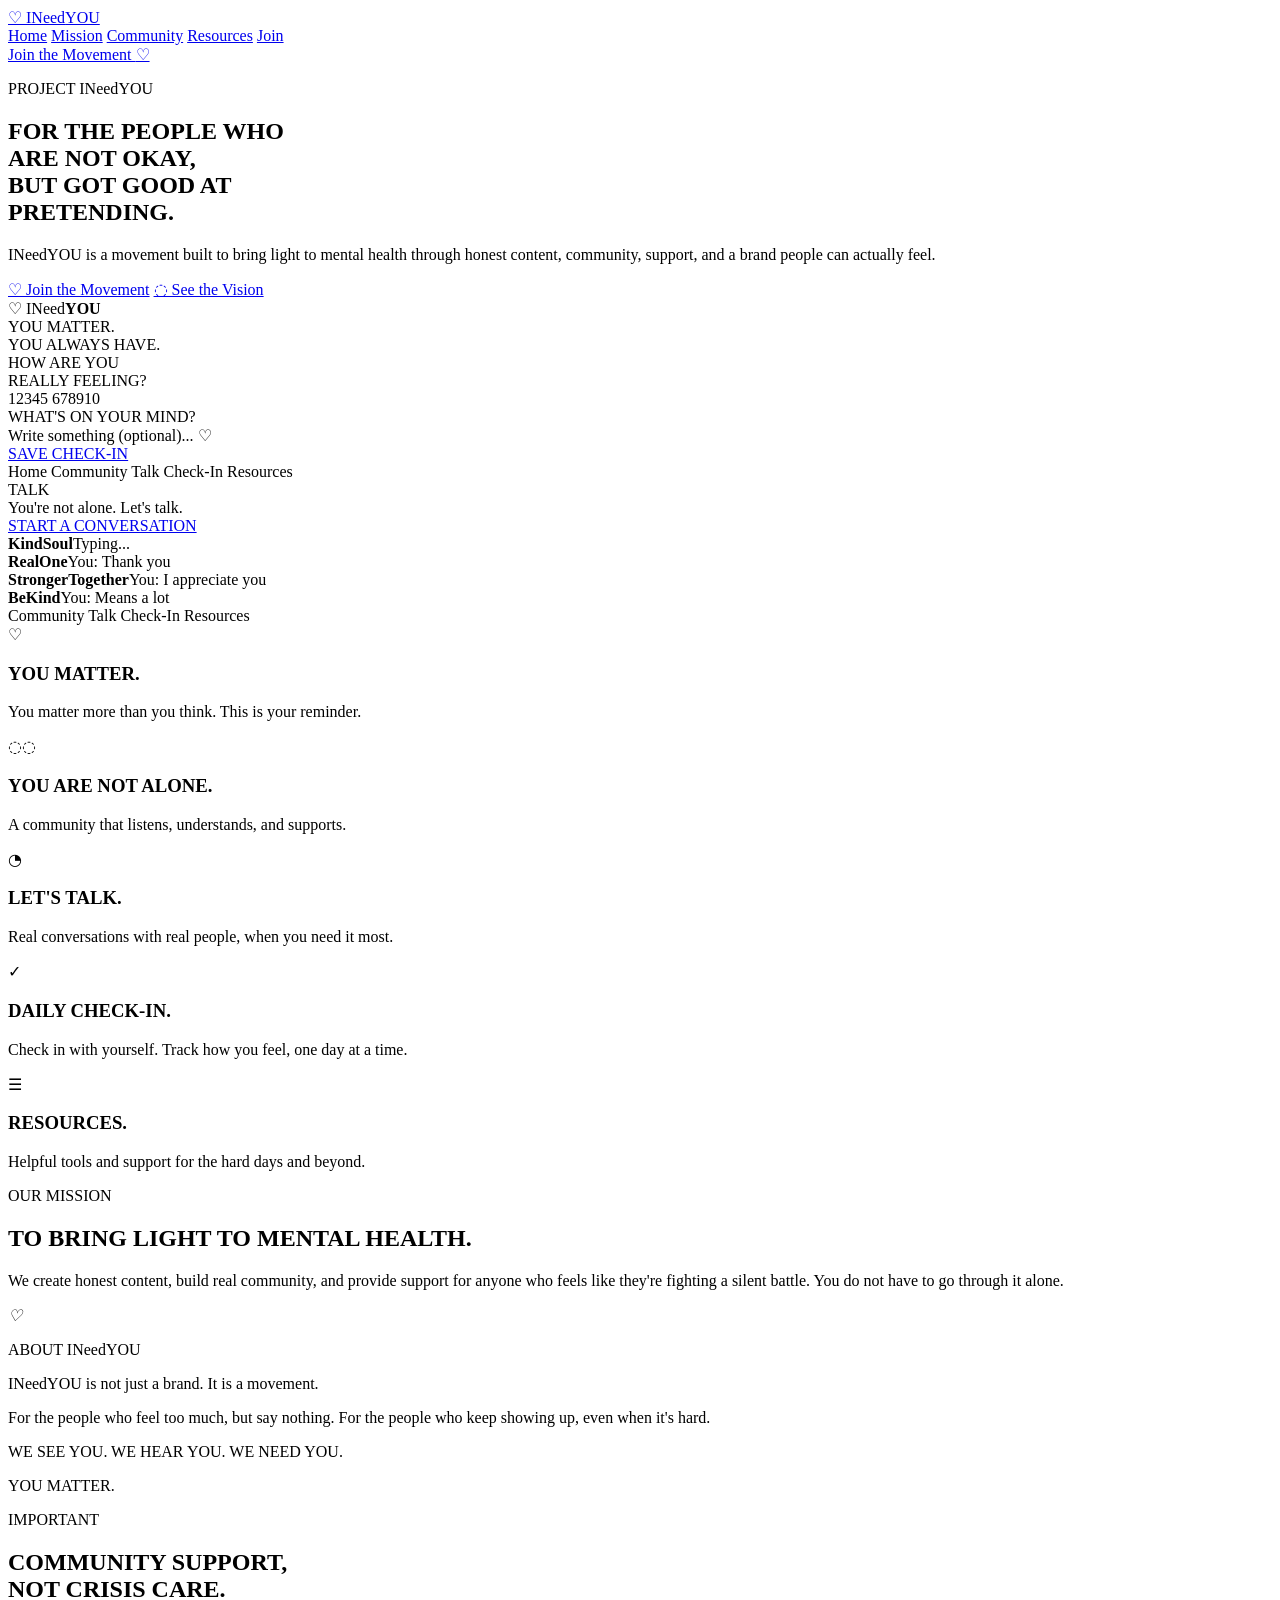
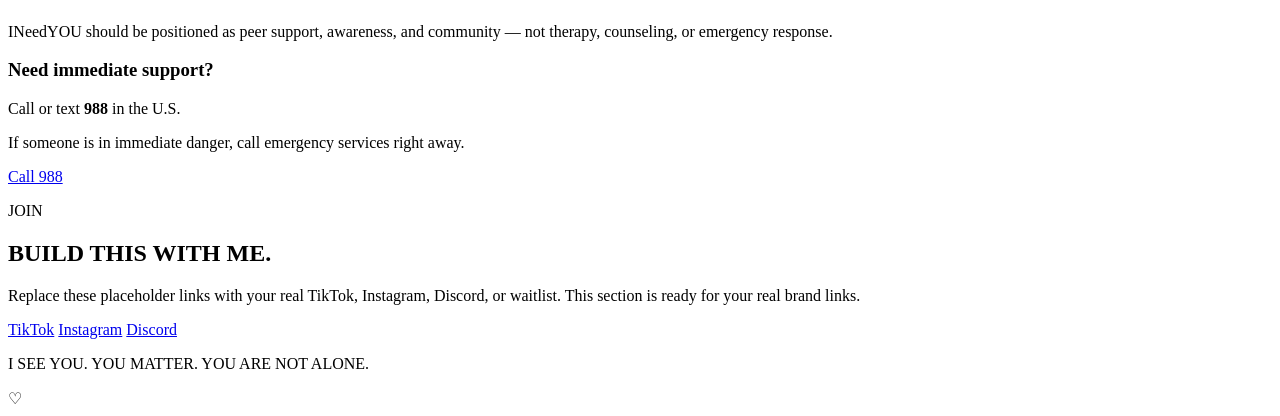
==== index.html @ 9640a805 "Add files via upload" ====
<!DOCTYPE html>
<html lang="en">
<head>
  <meta charset="UTF-8" />
  <meta name="viewport" content="width=device-width, initial-scale=1.0" />
  <title>INeedYOU — You Are Not Alone</title>
  <meta name="description" content="INeedYOU is a cinematic, community-first mental health awareness brand for the people fighting battles in silence." />
  <link rel="preconnect" href="https://fonts.googleapis.com">
  <link rel="preconnect" href="https://fonts.gstatic.com" crossorigin>
  <link href="https://fonts.googleapis.com/css2?family=Inter:wght@400;500;600;700;800;900&family=Oswald:wght@400;500;600;700&family=Caveat:wght@700&display=swap" rel="stylesheet">
  <link rel="stylesheet" href="styles.css" />
</head>
<body>
  <div class="page-noise"></div>
  <div class="side-glow side-glow-left"></div>
  <div class="side-glow side-glow-right"></div>
  <div class="cursor-glow"></div>

  <header class="site-header">
    <div class="container nav-wrap">
      <a href="#top" class="brand">
        <span class="brand-heart">♡</span>
        <span class="brand-text">INeed</span><span class="brand-you">YOU</span>
      </a>

      <nav class="nav-links">
        <a href="#top" class="active">Home</a>
        <a href="#mission">Mission</a>
        <a href="#community">Community</a>
        <a href="#resources">Resources</a>
        <a href="#join">Join</a>
      </nav>

      <a href="#join" class="top-cta">Join the Movement <span>♡</span></a>
    </div>
  </header>

  <main id="top">
    <section class="hero">
      <div class="container hero-grid">
        <div class="hero-copy reveal">
          <p class="hero-kicker">PROJECT INeed<span>YOU</span></p>

          <h1 class="hero-title">
            FOR THE PEOPLE WHO<br />
            ARE <span class="red-word">NOT OKAY</span>,<br />
            BUT GOT GOOD AT<br />
            <span class="script-word">PRETENDING.</span>
          </h1>

          <p class="hero-description">
            INeedYOU is a movement built to bring light to mental health through honest content,
            community, support, and a brand people can actually feel.
          </p>

          <div class="hero-actions">
            <a href="#join" class="btn btn-primary">♡ Join the Movement</a>
            <a href="#community" class="btn btn-secondary">◌ See the Vision</a>
          </div>
        </div>

        <div class="hero-visual reveal">
          <div class="door-scene">
            <div class="door-glow"></div>
            <div class="door-frame">
              <div class="door"></div>
            </div>
          </div>

          <div class="phone-stack">
            <div class="phone phone-front">
              <div class="phone-screen">
                <div class="phone-brand">♡ <span>INeed</span><strong>YOU</strong></div>
                <div class="phone-copy">YOU MATTER.<br />YOU ALWAYS HAVE.</div>
                <div class="phone-card mood-card">
                  <div class="phone-label">HOW ARE YOU</div>
                  <div class="phone-highlight">REALLY FEELING?</div>
                  <div class="mood-grid">
                    <span>1</span><span>2</span><span>3</span><span>4</span><span class="live">5</span>
                    <span>6</span><span>7</span><span>8</span><span>9</span><span>10</span>
                  </div>
                </div>
                <div class="phone-card input-card">
                  <div class="input-title">WHAT'S ON YOUR MIND?</div>
                  <div class="input-box">Write something (optional)... <span>♡</span></div>
                </div>
                <a class="phone-btn" href="#join">SAVE CHECK-IN</a>
                <div class="tabbar">
                  <span class="active">Home</span>
                  <span>Community</span>
                  <span>Talk</span>
                  <span>Check-In</span>
                  <span>Resources</span>
                </div>
              </div>
            </div>

            <div class="phone phone-back">
              <div class="phone-screen">
                <div class="talk-title">TALK</div>
                <div class="talk-sub">You're not alone. Let's talk.</div>
                <a class="phone-btn top" href="#join">START A CONVERSATION</a>
                <div class="chat-list">
                  <div class="chat-item"><b>KindSoul</b><span>Typing...</span></div>
                  <div class="chat-item"><b>RealOne</b><span>You: Thank you</span></div>
                  <div class="chat-item"><b>StrongerTogether</b><span>You: I appreciate you</span></div>
                  <div class="chat-item"><b>BeKind</b><span>You: Means a lot</span></div>
                </div>
                <div class="tabbar">
                  <span>Community</span>
                  <span class="active">Talk</span>
                  <span>Check-In</span>
                  <span>Resources</span>
                </div>
              </div>
            </div>
          </div>
        </div>
      </div>
    </section>

    <section class="feature-strip" id="community">
      <div class="container feature-grid">
        <article class="feature-card reveal">
          <div class="feature-icon">♡</div>
          <h3>YOU MATTER.</h3>
          <div class="card-line"></div>
          <p>You matter more than you think. This is your reminder.</p>
        </article>

        <article class="feature-card reveal">
          <div class="feature-icon">◌◌</div>
          <h3>YOU ARE NOT ALONE.</h3>
          <div class="card-line"></div>
          <p>A community that listens, understands, and supports.</p>
        </article>

        <article class="feature-card reveal">
          <div class="feature-icon">◔</div>
          <h3>LET'S TALK.</h3>
          <div class="card-line"></div>
          <p>Real conversations with real people, when you need it most.</p>
        </article>

        <article class="feature-card reveal">
          <div class="feature-icon">✓</div>
          <h3>DAILY CHECK-IN.</h3>
          <div class="card-line"></div>
          <p>Check in with yourself. Track how you feel, one day at a time.</p>
        </article>

        <article class="feature-card reveal">
          <div class="feature-icon">☰</div>
          <h3>RESOURCES.</h3>
          <div class="card-line"></div>
          <p>Helpful tools and support for the hard days and beyond.</p>
        </article>
      </div>
    </section>

    <section class="mission-section" id="mission">
      <div class="container mission-grid">
        <div class="mission-left reveal">
          <p class="section-kicker">OUR MISSION</p>
          <h2>TO BRING LIGHT TO MENTAL HEALTH.</h2>
          <p>
            We create honest content, build real community, and provide support for anyone who feels
            like they're fighting a silent battle. You do not have to go through it alone.
          </p>

          <div class="pulse-line">
            <span></span>
            <em>♡</em>
            <span></span>
          </div>
        </div>

        <div class="mission-right reveal">
          <p class="section-kicker">ABOUT INeed<span>YOU</span></p>
          <p>
            INeedYOU is not just a brand. It is a movement.
          </p>
          <p>
            For the people who feel too much, but say nothing.
            For the people who keep showing up, even when it's hard.
          </p>
          <p class="mission-close">WE SEE YOU. WE HEAR YOU. WE NEED YOU.</p>
          <div class="mission-tag">YOU MATTER.</div>
        </div>
      </div>
    </section>

    <section class="resource-section" id="resources">
      <div class="container resource-wrap">
        <div class="resource-copy reveal">
          <p class="section-kicker">IMPORTANT</p>
          <h2>COMMUNITY SUPPORT,<br />NOT CRISIS CARE.</h2>
          <p>
            INeedYOU should be positioned as peer support, awareness, and community — not therapy,
            counseling, or emergency response.
          </p>
        </div>

        <div class="resource-box reveal">
          <h3>Need immediate support?</h3>
          <p class="resource-main">Call or text <strong>988</strong> in the U.S.</p>
          <p>If someone is in immediate danger, call emergency services right away.</p>
          <a href="tel:988" class="btn btn-primary full-width">Call 988</a>
        </div>
      </div>
    </section>

    <section class="join-section" id="join">
      <div class="container join-box reveal">
        <p class="section-kicker">JOIN</p>
        <h2>BUILD THIS WITH ME.</h2>
        <p>
          Replace these placeholder links with your real TikTok, Instagram, Discord, or waitlist.
          This section is ready for your real brand links.
        </p>

        <div class="join-actions">
          <a href="#" class="btn btn-primary">TikTok</a>
          <a href="#" class="btn btn-secondary">Instagram</a>
          <a href="#" class="btn btn-secondary">Discord</a>
        </div>
      </div>
    </section>
  </main>

  <footer class="site-footer">
    <div class="container footer-wrap">
      <div class="footer-line"></div>
      <p>I SEE YOU. <span>YOU MATTER.</span> YOU ARE NOT ALONE.</p>
      <div class="footer-line"></div>
      <div class="footer-heart">♡</div>
    </div>
  </footer>

  <script src="script.js"></script>
</body>
</html>
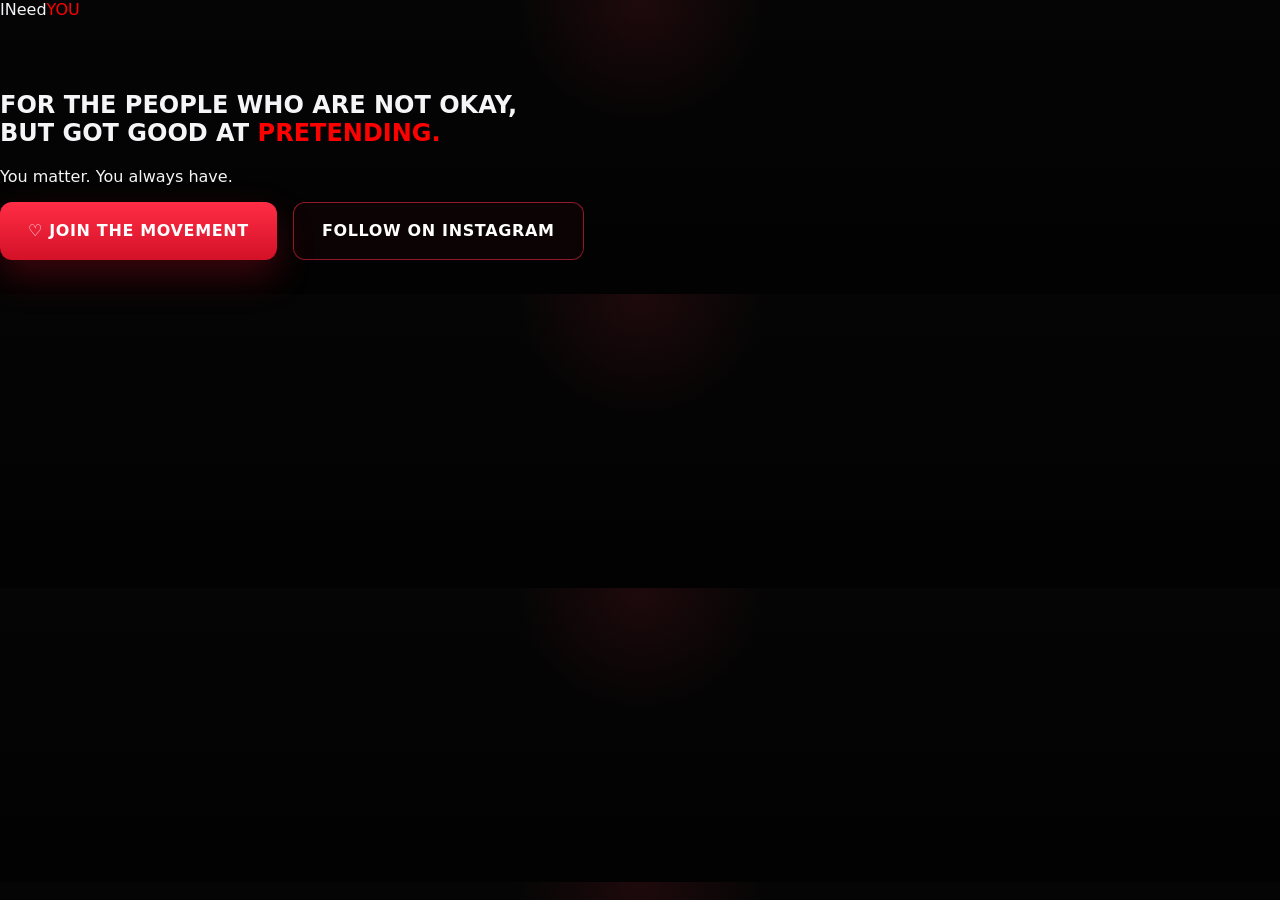
==== commit e1f3885d: "Add files via upload" ====
--- a/index.html
+++ b/index.html
@@ -1,242 +1,32 @@
 <!DOCTYPE html>
 <html lang="en">
 <head>
-  <meta charset="UTF-8" />
-  <meta name="viewport" content="width=device-width, initial-scale=1.0" />
-  <title>INeedYOU — You Are Not Alone</title>
-  <meta name="description" content="INeedYOU is a cinematic, community-first mental health awareness brand for the people fighting battles in silence." />
-  <link rel="preconnect" href="https://fonts.googleapis.com">
-  <link rel="preconnect" href="https://fonts.gstatic.com" crossorigin>
-  <link href="https://fonts.googleapis.com/css2?family=Inter:wght@400;500;600;700;800;900&family=Oswald:wght@400;500;600;700&family=Caveat:wght@700&display=swap" rel="stylesheet">
-  <link rel="stylesheet" href="styles.css" />
+  <meta charset="UTF-8">
+  <meta name="viewport" content="width=device-width, initial-scale=1.0">
+  <title>INeedYOU</title>
+  <link rel="stylesheet" href="styles.css">
 </head>
+
 <body>
-  <div class="page-noise"></div>
-  <div class="side-glow side-glow-left"></div>
-  <div class="side-glow side-glow-right"></div>
-  <div class="cursor-glow"></div>
 
-  <header class="site-header">
-    <div class="container nav-wrap">
-      <a href="#top" class="brand">
-        <span class="brand-heart">♡</span>
-        <span class="brand-text">INeed</span><span class="brand-you">YOU</span>
-      </a>
+<header class="header">
+  <div class="logo">INeed<span style="color:red;">YOU</span></div>
+</header>
 
-      <nav class="nav-links">
-        <a href="#top" class="active">Home</a>
-        <a href="#mission">Mission</a>
-        <a href="#community">Community</a>
-        <a href="#resources">Resources</a>
-        <a href="#join">Join</a>
-      </nav>
+<section class="hero">
+  <h1>FOR THE PEOPLE WHO ARE NOT OKAY,<br>BUT GOT GOOD AT <span style="color:red;">PRETENDING.</span></h1>
+  <p>You matter. You always have.</p>
 
-      <a href="#join" class="top-cta">Join the Movement <span>♡</span></a>
-    </div>
-  </header>
+  <div class="hero-actions">
+    <a href="https://www.tiktok.com/@iineed..you" target="_blank" class="btn btn-primary">
+      ♡ Join the Movement
+    </a>
 
-  <main id="top">
-    <section class="hero">
-      <div class="container hero-grid">
-        <div class="hero-copy reveal">
-          <p class="hero-kicker">PROJECT INeed<span>YOU</span></p>
+    <a href="https://www.instagram.com/ineedyou.global" target="_blank" class="btn btn-secondary">
+      Follow on Instagram
+    </a>
+  </div>
+</section>
 
-          <h1 class="hero-title">
-            FOR THE PEOPLE WHO<br />
-            ARE <span class="red-word">NOT OKAY</span>,<br />
-            BUT GOT GOOD AT<br />
-            <span class="script-word">PRETENDING.</span>
-          </h1>
-
-          <p class="hero-description">
-            INeedYOU is a movement built to bring light to mental health through honest content,
-            community, support, and a brand people can actually feel.
-          </p>
-
-          <div class="hero-actions">
-            <a href="#join" class="btn btn-primary">♡ Join the Movement</a>
-            <a href="#community" class="btn btn-secondary">◌ See the Vision</a>
-          </div>
-        </div>
-
-        <div class="hero-visual reveal">
-          <div class="door-scene">
-            <div class="door-glow"></div>
-            <div class="door-frame">
-              <div class="door"></div>
-            </div>
-          </div>
-
-          <div class="phone-stack">
-            <div class="phone phone-front">
-              <div class="phone-screen">
-                <div class="phone-brand">♡ <span>INeed</span><strong>YOU</strong></div>
-                <div class="phone-copy">YOU MATTER.<br />YOU ALWAYS HAVE.</div>
-                <div class="phone-card mood-card">
-                  <div class="phone-label">HOW ARE YOU</div>
-                  <div class="phone-highlight">REALLY FEELING?</div>
-                  <div class="mood-grid">
-                    <span>1</span><span>2</span><span>3</span><span>4</span><span class="live">5</span>
-                    <span>6</span><span>7</span><span>8</span><span>9</span><span>10</span>
-                  </div>
-                </div>
-                <div class="phone-card input-card">
-                  <div class="input-title">WHAT'S ON YOUR MIND?</div>
-                  <div class="input-box">Write something (optional)... <span>♡</span></div>
-                </div>
-                <a class="phone-btn" href="#join">SAVE CHECK-IN</a>
-                <div class="tabbar">
-                  <span class="active">Home</span>
-                  <span>Community</span>
-                  <span>Talk</span>
-                  <span>Check-In</span>
-                  <span>Resources</span>
-                </div>
-              </div>
-            </div>
-
-            <div class="phone phone-back">
-              <div class="phone-screen">
-                <div class="talk-title">TALK</div>
-                <div class="talk-sub">You're not alone. Let's talk.</div>
-                <a class="phone-btn top" href="#join">START A CONVERSATION</a>
-                <div class="chat-list">
-                  <div class="chat-item"><b>KindSoul</b><span>Typing...</span></div>
-                  <div class="chat-item"><b>RealOne</b><span>You: Thank you</span></div>
-                  <div class="chat-item"><b>StrongerTogether</b><span>You: I appreciate you</span></div>
-                  <div class="chat-item"><b>BeKind</b><span>You: Means a lot</span></div>
-                </div>
-                <div class="tabbar">
-                  <span>Community</span>
-                  <span class="active">Talk</span>
-                  <span>Check-In</span>
-                  <span>Resources</span>
-                </div>
-              </div>
-            </div>
-          </div>
-        </div>
-      </div>
-    </section>
-
-    <section class="feature-strip" id="community">
-      <div class="container feature-grid">
-        <article class="feature-card reveal">
-          <div class="feature-icon">♡</div>
-          <h3>YOU MATTER.</h3>
-          <div class="card-line"></div>
-          <p>You matter more than you think. This is your reminder.</p>
-        </article>
-
-        <article class="feature-card reveal">
-          <div class="feature-icon">◌◌</div>
-          <h3>YOU ARE NOT ALONE.</h3>
-          <div class="card-line"></div>
-          <p>A community that listens, understands, and supports.</p>
-        </article>
-
-        <article class="feature-card reveal">
-          <div class="feature-icon">◔</div>
-          <h3>LET'S TALK.</h3>
-          <div class="card-line"></div>
-          <p>Real conversations with real people, when you need it most.</p>
-        </article>
-
-        <article class="feature-card reveal">
-          <div class="feature-icon">✓</div>
-          <h3>DAILY CHECK-IN.</h3>
-          <div class="card-line"></div>
-          <p>Check in with yourself. Track how you feel, one day at a time.</p>
-        </article>
-
-        <article class="feature-card reveal">
-          <div class="feature-icon">☰</div>
-          <h3>RESOURCES.</h3>
-          <div class="card-line"></div>
-          <p>Helpful tools and support for the hard days and beyond.</p>
-        </article>
-      </div>
-    </section>
-
-    <section class="mission-section" id="mission">
-      <div class="container mission-grid">
-        <div class="mission-left reveal">
-          <p class="section-kicker">OUR MISSION</p>
-          <h2>TO BRING LIGHT TO MENTAL HEALTH.</h2>
-          <p>
-            We create honest content, build real community, and provide support for anyone who feels
-            like they're fighting a silent battle. You do not have to go through it alone.
-          </p>
-
-          <div class="pulse-line">
-            <span></span>
-            <em>♡</em>
-            <span></span>
-          </div>
-        </div>
-
-        <div class="mission-right reveal">
-          <p class="section-kicker">ABOUT INeed<span>YOU</span></p>
-          <p>
-            INeedYOU is not just a brand. It is a movement.
-          </p>
-          <p>
-            For the people who feel too much, but say nothing.
-            For the people who keep showing up, even when it's hard.
-          </p>
-          <p class="mission-close">WE SEE YOU. WE HEAR YOU. WE NEED YOU.</p>
-          <div class="mission-tag">YOU MATTER.</div>
-        </div>
-      </div>
-    </section>
-
-    <section class="resource-section" id="resources">
-      <div class="container resource-wrap">
-        <div class="resource-copy reveal">
-          <p class="section-kicker">IMPORTANT</p>
-          <h2>COMMUNITY SUPPORT,<br />NOT CRISIS CARE.</h2>
-          <p>
-            INeedYOU should be positioned as peer support, awareness, and community — not therapy,
-            counseling, or emergency response.
-          </p>
-        </div>
-
-        <div class="resource-box reveal">
-          <h3>Need immediate support?</h3>
-          <p class="resource-main">Call or text <strong>988</strong> in the U.S.</p>
-          <p>If someone is in immediate danger, call emergency services right away.</p>
-          <a href="tel:988" class="btn btn-primary full-width">Call 988</a>
-        </div>
-      </div>
-    </section>
-
-    <section class="join-section" id="join">
-      <div class="container join-box reveal">
-        <p class="section-kicker">JOIN</p>
-        <h2>BUILD THIS WITH ME.</h2>
-        <p>
-          Replace these placeholder links with your real TikTok, Instagram, Discord, or waitlist.
-          This section is ready for your real brand links.
-        </p>
-
-        <div class="join-actions">
-          <a href="#" class="btn btn-primary">TikTok</a>
-          <a href="#" class="btn btn-secondary">Instagram</a>
-          <a href="#" class="btn btn-secondary">Discord</a>
-        </div>
-      </div>
-    </section>
-  </main>
-
-  <footer class="site-footer">
-    <div class="container footer-wrap">
-      <div class="footer-line"></div>
-      <p>I SEE YOU. <span>YOU MATTER.</span> YOU ARE NOT ALONE.</p>
-      <div class="footer-line"></div>
-      <div class="footer-heart">♡</div>
-    </div>
-  </footer>
-
-  <script src="script.js"></script>
 </body>
 </html>
--- a/styles.css
+++ b/styles.css
@@ -0,0 +1,624 @@
+/* INeedYOU cinematic styles */
+:root{
+  --bg:#030303;
+  --bg-2:#080808;
+  --panel:#0c0c0d;
+  --panel-2:#111113;
+  --line:rgba(255,255,255,.08);
+  --text:#f5f5f7;
+  --muted:#a5a5af;
+  --red:#d31127;
+  --red-2:#ff2d45;
+  --shadow:0 24px 80px rgba(0,0,0,.55);
+}
+
+*{box-sizing:border-box}
+html{scroll-behavior:smooth}
+body{
+  margin:0;
+  background:
+    radial-gradient(circle at 50% 0%, rgba(255,45,69,.10), transparent 18%),
+    linear-gradient(180deg, #050505 0%, #020202 100%);
+  color:var(--text);
+  font-family:Inter,system-ui,sans-serif;
+  overflow-x:hidden;
+}
+a{text-decoration:none;color:inherit}
+.container{width:min(1340px, calc(100% - 42px)); margin:0 auto}
+
+.page-noise{
+  position:fixed; inset:0; pointer-events:none; opacity:.11; z-index:1;
+  background-image:
+    radial-gradient(circle at 15% 15%, rgba(255,255,255,.30) 1px, transparent 1px),
+    radial-gradient(circle at 80% 25%, rgba(255,255,255,.18) 1px, transparent 1px),
+    radial-gradient(circle at 65% 75%, rgba(255,255,255,.22) 1px, transparent 1px);
+  background-size:20px 20px, 24px 24px, 16px 16px;
+  mix-blend-mode:soft-light;
+}
+.side-glow{
+  position:fixed; top:0; bottom:0; width:145px; pointer-events:none; z-index:0;
+  background:radial-gradient(circle at center, rgba(255,45,69,.35), rgba(255,45,69,0) 70%);
+  filter:blur(15px);
+  opacity:.85;
+  animation:pulseGlow 4s ease-in-out infinite;
+}
+.side-glow-left{left:-40px}
+.side-glow-right{right:-40px}
+.cursor-glow{
+  position:fixed; width:260px; height:260px; border-radius:999px; pointer-events:none; z-index:0;
+  background:radial-gradient(circle, rgba(255,45,69,.14), rgba(255,45,69,0) 72%);
+  filter:blur(10px); transform:translate(-50%,-50%);
+}
+@keyframes pulseGlow{
+  0%,100%{opacity:.72}
+  50%{opacity:1}
+}
+
+.site-header{
+  position:sticky; top:0; z-index:50;
+  backdrop-filter:blur(10px);
+  background:rgba(4,4,4,.72);
+  border-bottom:1px solid rgba(255,255,255,.04);
+}
+.nav-wrap{
+  min-height:86px;
+  display:grid;
+  grid-template-columns:auto 1fr auto;
+  gap:28px;
+  align-items:center;
+}
+.brand{
+  font-family:Inter,sans-serif;
+  font-weight:900;
+  font-size:1.35rem;
+  letter-spacing:-.04em;
+  display:flex; align-items:center; gap:10px;
+}
+.brand-heart{color:var(--red-2); font-size:2rem; line-height:1}
+.brand-text{color:#f5f5f7}
+.brand-you{color:var(--red-2)}
+.nav-links{
+  display:flex; justify-content:center; align-items:center; gap:38px;
+  font-weight:700;
+}
+.nav-links a{
+  color:#d6d6dc;
+  text-transform:uppercase;
+  font-size:.92rem;
+  letter-spacing:.08em;
+  position:relative;
+}
+.nav-links a.active,
+.nav-links a:hover{color:#fff}
+.nav-links a.active::after,
+.nav-links a:hover::after{
+  content:"";
+  position:absolute; left:0; right:0; bottom:-14px; margin:auto;
+  width:28px; height:3px; background:var(--red-2); border-radius:999px;
+}
+.top-cta{
+  display:inline-flex; align-items:center; gap:10px;
+  min-height:52px; padding:0 24px;
+  border:1px solid rgba(255,45,69,.42);
+  border-radius:14px;
+  color:#fff;
+  font-weight:800;
+  text-transform:uppercase;
+  letter-spacing:.06em;
+  background:rgba(255,45,69,.08);
+  box-shadow:0 0 0 1px rgba(255,45,69,.08) inset;
+}
+.top-cta span{color:var(--red-2)}
+
+.hero{
+  position:relative;
+  padding:52px 0 34px;
+}
+.hero-grid{
+  display:grid;
+  grid-template-columns:1.04fr .96fr;
+  gap:34px;
+  align-items:center;
+}
+.hero-kicker,.section-kicker{
+  margin:0 0 14px;
+  color:#ffffff;
+  font-size:.98rem;
+  font-weight:800;
+  letter-spacing:.06em;
+  text-transform:uppercase;
+}
+.hero-kicker span,.section-kicker span{color:var(--red-2)}
+.hero-title{
+  margin:0;
+  font-family:Oswald, sans-serif;
+  font-size:clamp(3.2rem, 6vw, 6.25rem);
+  line-height:.95;
+  letter-spacing:.02em;
+  text-transform:uppercase;
+}
+.red-word{
+  color:var(--red-2);
+  text-shadow:0 0 20px rgba(255,45,69,.18);
+}
+.script-word{
+  display:inline-block;
+  font-family:Caveat,cursive;
+  font-size:1.16em;
+  color:var(--red-2);
+  text-transform:none;
+  letter-spacing:0;
+  transform:translateY(4px);
+}
+.hero-description{
+  max-width:650px;
+  font-size:1.12rem;
+  line-height:1.75;
+  color:#d0d0d7;
+  margin:22px 0 26px;
+}
+.hero-actions{display:flex; gap:16px; flex-wrap:wrap}
+.btn{
+  display:inline-flex; align-items:center; justify-content:center;
+  min-height:58px; padding:0 28px;
+  border-radius:12px;
+  font-weight:800;
+  letter-spacing:.04em;
+  text-transform:uppercase;
+  transition:transform .22s ease, box-shadow .22s ease, border-color .22s ease;
+}
+.btn:hover{transform:translateY(-2px)}
+.btn-primary{
+  color:white;
+  background:linear-gradient(180deg, var(--red-2), var(--red));
+  box-shadow:0 16px 36px rgba(211,17,39,.28);
+}
+.btn-secondary{
+  color:#fff;
+  border:1px solid rgba(255,45,69,.55);
+  background:rgba(255,45,69,.04);
+}
+.full-width{width:100%}
+
+.hero-visual{
+  position:relative;
+  min-height:760px;
+}
+.door-scene{
+  position:absolute;
+  left:4%;
+  top:4%;
+  bottom:6%;
+  width:48%;
+  border-radius:20px;
+  overflow:hidden;
+  background:
+    radial-gradient(circle at center, rgba(255,45,69,.22), rgba(255,45,69,0) 55%),
+    linear-gradient(180deg, #090909 0%, #040404 100%);
+  box-shadow:var(--shadow);
+}
+.door-scene::before{
+  content:"";
+  position:absolute; inset:0;
+  background:
+    linear-gradient(180deg, transparent 0%, rgba(255,45,69,.18) 60%, rgba(255,45,69,.32) 100%);
+  opacity:.75;
+}
+.door-glow{
+  position:absolute;
+  inset:auto 10% 18% 20%;
+  height:48%;
+  background:radial-gradient(circle, rgba(255,45,69,.55), rgba(255,45,69,0) 72%);
+  filter:blur(20px);
+  animation:doorPulse 3.3s ease-in-out infinite;
+}
+.door-frame{
+  position:absolute;
+  left:38%; top:11%;
+  width:24%; height:58%;
+  border:2px solid rgba(255,45,69,.25);
+  border-radius:8px 8px 0 0;
+}
+.door{
+  position:absolute;
+  inset:0;
+  background:
+    linear-gradient(180deg, #37060e 0%, rgba(255,255,255,.08) 20%, rgba(255,255,255,.96) 100%);
+  box-shadow:0 0 28px rgba(255,45,69,.55);
+}
+.door::after{
+  content:"";
+  position:absolute;
+  right:8%; top:48%;
+  width:10px; height:10px; border-radius:999px;
+  background:#2a060b;
+  box-shadow:0 0 10px rgba(255,255,255,.3);
+}
+@keyframes doorPulse{
+  0%,100%{opacity:.75; transform:scale(1)}
+  50%{opacity:1; transform:scale(1.04)}
+}
+
+.phone-stack{
+  position:absolute;
+  right:0;
+  top:0;
+  width:53%;
+  height:100%;
+}
+.phone{
+  position:absolute;
+  width:47%;
+  aspect-ratio:9/18.8;
+  border-radius:42px;
+  background:#0b0b0d;
+  border:1px solid rgba(255,255,255,.12);
+  padding:12px;
+  box-shadow:var(--shadow);
+}
+.phone::before{
+  content:"";
+  position:absolute;
+  top:7px; left:50%;
+  width:28%; height:14px;
+  transform:translateX(-50%);
+  background:#0e0e11;
+  border-radius:0 0 12px 12px;
+  z-index:4;
+}
+.phone-screen{
+  position:relative;
+  width:100%; height:100%;
+  border-radius:30px;
+  overflow:hidden;
+  background:
+    radial-gradient(circle at top, rgba(255,45,69,.13), transparent 30%),
+    linear-gradient(180deg, #0d0d10 0%, #050506 100%);
+  padding:18px;
+}
+.phone-front{
+  left:10%;
+  top:7%;
+  transform:rotate(-4deg);
+  z-index:3;
+  animation:floatPhone 4s ease-in-out infinite;
+}
+.phone-back{
+  right:2%;
+  top:8%;
+  transform:rotate(6deg);
+  z-index:2;
+  animation:floatPhone 4s ease-in-out infinite .8s;
+}
+@keyframes floatPhone{
+  0%,100%{transform:translateY(0) rotate(var(--rot, 0deg))}
+  50%{transform:translateY(-12px) rotate(var(--rot, 0deg))}
+}
+.phone-front{--rot:-4deg}
+.phone-back{--rot:6deg}
+
+.phone-brand{
+  font-weight:800;
+  letter-spacing:-.03em;
+  color:#fff;
+  margin-bottom:18px;
+}
+.phone-brand span{color:#fff}
+.phone-brand strong{color:var(--red-2)}
+.phone-copy{
+  font-family:Oswald, sans-serif;
+  line-height:1.15;
+  letter-spacing:.04em;
+  margin-bottom:18px;
+}
+.phone-card{
+  background:rgba(255,255,255,.035);
+  border:1px solid rgba(255,45,69,.16);
+  border-radius:16px;
+  padding:14px;
+  margin-bottom:14px;
+}
+.phone-label,.input-title,.talk-title{
+  font-family:Oswald, sans-serif;
+  letter-spacing:.08em;
+  text-transform:uppercase;
+}
+.phone-highlight{
+  color:var(--red-2);
+  font-family:Oswald, sans-serif;
+  letter-spacing:.08em;
+  margin-bottom:10px;
+}
+.mood-grid{
+  display:grid; grid-template-columns:repeat(5,1fr); gap:8px;
+}
+.mood-grid span{
+  display:grid; place-items:center;
+  aspect-ratio:1;
+  border-radius:999px;
+  border:1px solid rgba(255,255,255,.10);
+  font-size:.85rem;
+  color:#d8d8df;
+}
+.mood-grid .live{
+  background:linear-gradient(180deg, var(--red-2), var(--red));
+  color:#fff;
+  border-color:transparent;
+  box-shadow:0 0 18px rgba(255,45,69,.35);
+}
+.input-box{
+  margin-top:10px;
+  min-height:60px;
+  border-radius:14px;
+  background:#0c0c0e;
+  border:1px solid rgba(255,255,255,.06);
+  padding:14px;
+  color:#777781;
+  display:flex; justify-content:space-between; align-items:center;
+}
+.input-box span{color:var(--red-2)}
+.phone-btn{
+  display:grid; place-items:center;
+  min-height:46px;
+  border-radius:12px;
+  background:linear-gradient(180deg, var(--red-2), var(--red));
+  color:#fff;
+  font-weight:800;
+  letter-spacing:.06em;
+  font-size:.88rem;
+  text-transform:uppercase;
+  margin-bottom:14px;
+}
+.phone-btn.top{margin:14px 0 18px}
+.tabbar{
+  display:flex; justify-content:space-between; gap:8px;
+  font-size:.70rem; color:#8f8f98;
+}
+.tabbar .active{color:var(--red-2)}
+
+.talk-title{
+  font-size:2rem;
+  margin-bottom:4px;
+}
+.talk-sub{
+  color:#d2d2d9; font-size:.95rem; margin-bottom:8px;
+}
+.chat-list{display:grid; gap:12px}
+.chat-item{
+  padding:12px 14px;
+  border-radius:14px;
+  background:rgba(255,255,255,.03);
+  border:1px solid rgba(255,255,255,.06);
+  display:grid; gap:4px;
+}
+.chat-item b{font-size:.96rem}
+.chat-item span{color:#9d9da6; font-size:.85rem}
+
+.feature-strip{
+  padding:10px 0 34px;
+}
+.feature-grid{
+  display:grid;
+  grid-template-columns:repeat(5,1fr);
+  gap:16px;
+}
+.feature-card{
+  min-height:250px;
+  background:
+    radial-gradient(circle at 85% 80%, rgba(255,45,69,.12), rgba(255,45,69,0) 35%),
+    linear-gradient(180deg, rgba(255,255,255,.03), rgba(255,255,255,.018));
+  border:1px solid rgba(255,255,255,.08);
+  border-radius:16px;
+  padding:22px;
+  box-shadow:var(--shadow);
+}
+.feature-icon{
+  color:var(--red-2);
+  font-size:2rem;
+  line-height:1;
+  margin-bottom:16px;
+}
+.feature-card h3{
+  margin:0;
+  font-family:Oswald, sans-serif;
+  font-size:2rem;
+  line-height:1;
+  letter-spacing:.04em;
+}
+.card-line{
+  width:58px; height:3px; border-radius:999px;
+  background:linear-gradient(90deg, var(--red-2), transparent);
+  margin:16px 0;
+}
+.feature-card p{
+  margin:0;
+  color:#d0d0d8;
+  line-height:1.7;
+  font-size:1.02rem;
+}
+
+.mission-section{
+  padding:26px 0 70px;
+}
+.mission-grid{
+  display:grid;
+  grid-template-columns:1.1fr .9fr;
+  gap:34px;
+  align-items:start;
+}
+.mission-left h2,
+.resource-copy h2,
+.join-box h2{
+  margin:0 0 14px;
+  font-family:Oswald, sans-serif;
+  font-size:clamp(2.7rem, 4.7vw, 4.8rem);
+  line-height:.95;
+  letter-spacing:.04em;
+  text-transform:uppercase;
+}
+.mission-left p,
+.mission-right p,
+.resource-copy p,
+.resource-box p,
+.join-box p{
+  margin:0;
+  color:#d0d0d8;
+  line-height:1.8;
+  font-size:1.05rem;
+}
+.pulse-line{
+  margin-top:32px;
+  display:flex; align-items:center; justify-content:center; gap:18px;
+  color:var(--red-2);
+}
+.pulse-line span{
+  display:block; height:2px; flex:1;
+  background:
+    linear-gradient(90deg, transparent 0, var(--red-2) 20%, var(--red-2) 35%, transparent 50%, var(--red-2) 65%, transparent 100%);
+  filter:drop-shadow(0 0 8px rgba(255,45,69,.3));
+}
+.pulse-line em{
+  font-style:normal;
+  font-size:3rem;
+}
+.mission-right{
+  padding:20px 0 0;
+}
+.mission-close{
+  color:var(--red-2) !important;
+  font-weight:900;
+  letter-spacing:.06em;
+  margin-top:16px !important;
+}
+.mission-tag{
+  margin-top:26px;
+  font-family:Caveat, cursive;
+  font-size:5rem;
+  line-height:.95;
+  color:var(--red-2);
+  text-shadow:0 0 18px rgba(255,45,69,.16);
+  text-align:right;
+}
+
+.resource-section{
+  padding:30px 0 72px;
+}
+.resource-wrap{
+  display:grid;
+  grid-template-columns:1fr 470px;
+  gap:28px;
+  align-items:center;
+}
+.resource-box,
+.join-box{
+  background:
+    radial-gradient(circle at 85% 85%, rgba(255,45,69,.12), rgba(255,45,69,0) 35%),
+    linear-gradient(180deg, rgba(255,255,255,.035), rgba(255,255,255,.02));
+  border:1px solid rgba(255,255,255,.08);
+  border-radius:18px;
+  padding:28px;
+  box-shadow:var(--shadow);
+}
+.resource-box h3{
+  margin:0 0 12px;
+  font-family:Oswald, sans-serif;
+  font-size:2rem;
+  letter-spacing:.04em;
+  text-transform:uppercase;
+}
+.resource-main{
+  font-size:1.18rem !important;
+  margin-bottom:10px !important;
+}
+.resource-main strong{color:var(--red-2)}
+
+.join-section{
+  padding:0 0 72px;
+}
+.join-box{
+  text-align:center;
+}
+.join-actions{
+  display:flex; justify-content:center; gap:14px; flex-wrap:wrap;
+  margin-top:24px;
+}
+
+.site-footer{
+  padding:10px 0 40px;
+}
+.footer-wrap{
+  position:relative;
+  display:flex; align-items:center; justify-content:center; gap:22px;
+  color:#d9d9df;
+  font-family:Oswald, sans-serif;
+  letter-spacing:.06em;
+  text-transform:uppercase;
+}
+.footer-wrap span{color:var(--red-2)}
+.footer-line{
+  flex:1; height:3px; border-radius:999px;
+  background:linear-gradient(90deg, transparent, var(--red-2), transparent);
+}
+.footer-heart{
+  position:absolute;
+  right:0;
+  top:36px;
+  color:var(--red-2);
+  font-size:3rem;
+}
+
+.reveal{
+  opacity:0;
+  transform:translateY(24px);
+  transition:opacity .85s ease, transform .85s ease;
+}
+.reveal.visible{
+  opacity:1;
+  transform:none;
+}
+
+@media (max-width: 1180px){
+  .hero-grid,
+  .mission-grid,
+  .resource-wrap{
+    grid-template-columns:1fr;
+  }
+  .hero-visual{min-height:700px}
+  .feature-grid{grid-template-columns:repeat(2,1fr)}
+}
+@media (max-width: 840px){
+  .nav-wrap{
+    grid-template-columns:1fr;
+    justify-items:start;
+    padding:18px 0;
+  }
+  .nav-links{flex-wrap:wrap; gap:16px}
+  .top-cta{display:none}
+  .hero-visual{min-height:620px}
+  .door-scene{
+    position:relative; width:100%; left:0; top:0; bottom:auto; min-height:420px;
+  }
+  .phone-stack{
+    position:relative; width:100%; height:420px; margin-top:-80px;
+  }
+  .phone{
+    width:48%;
+  }
+}
+@media (max-width: 640px){
+  .container{width:min(100% - 24px, 100%)}
+  .hero{padding-top:26px}
+  .hero-title{font-size:clamp(2.7rem, 9vw, 4.4rem)}
+  .hero-description{font-size:1rem}
+  .feature-grid{grid-template-columns:1fr}
+  .phone{
+    width:56%;
+  }
+  .phone-front{left:0}
+  .phone-back{right:0}
+  .mission-tag{font-size:3.4rem; text-align:left}
+  .footer-wrap{
+    font-size:.88rem;
+    gap:10px;
+  }
+}
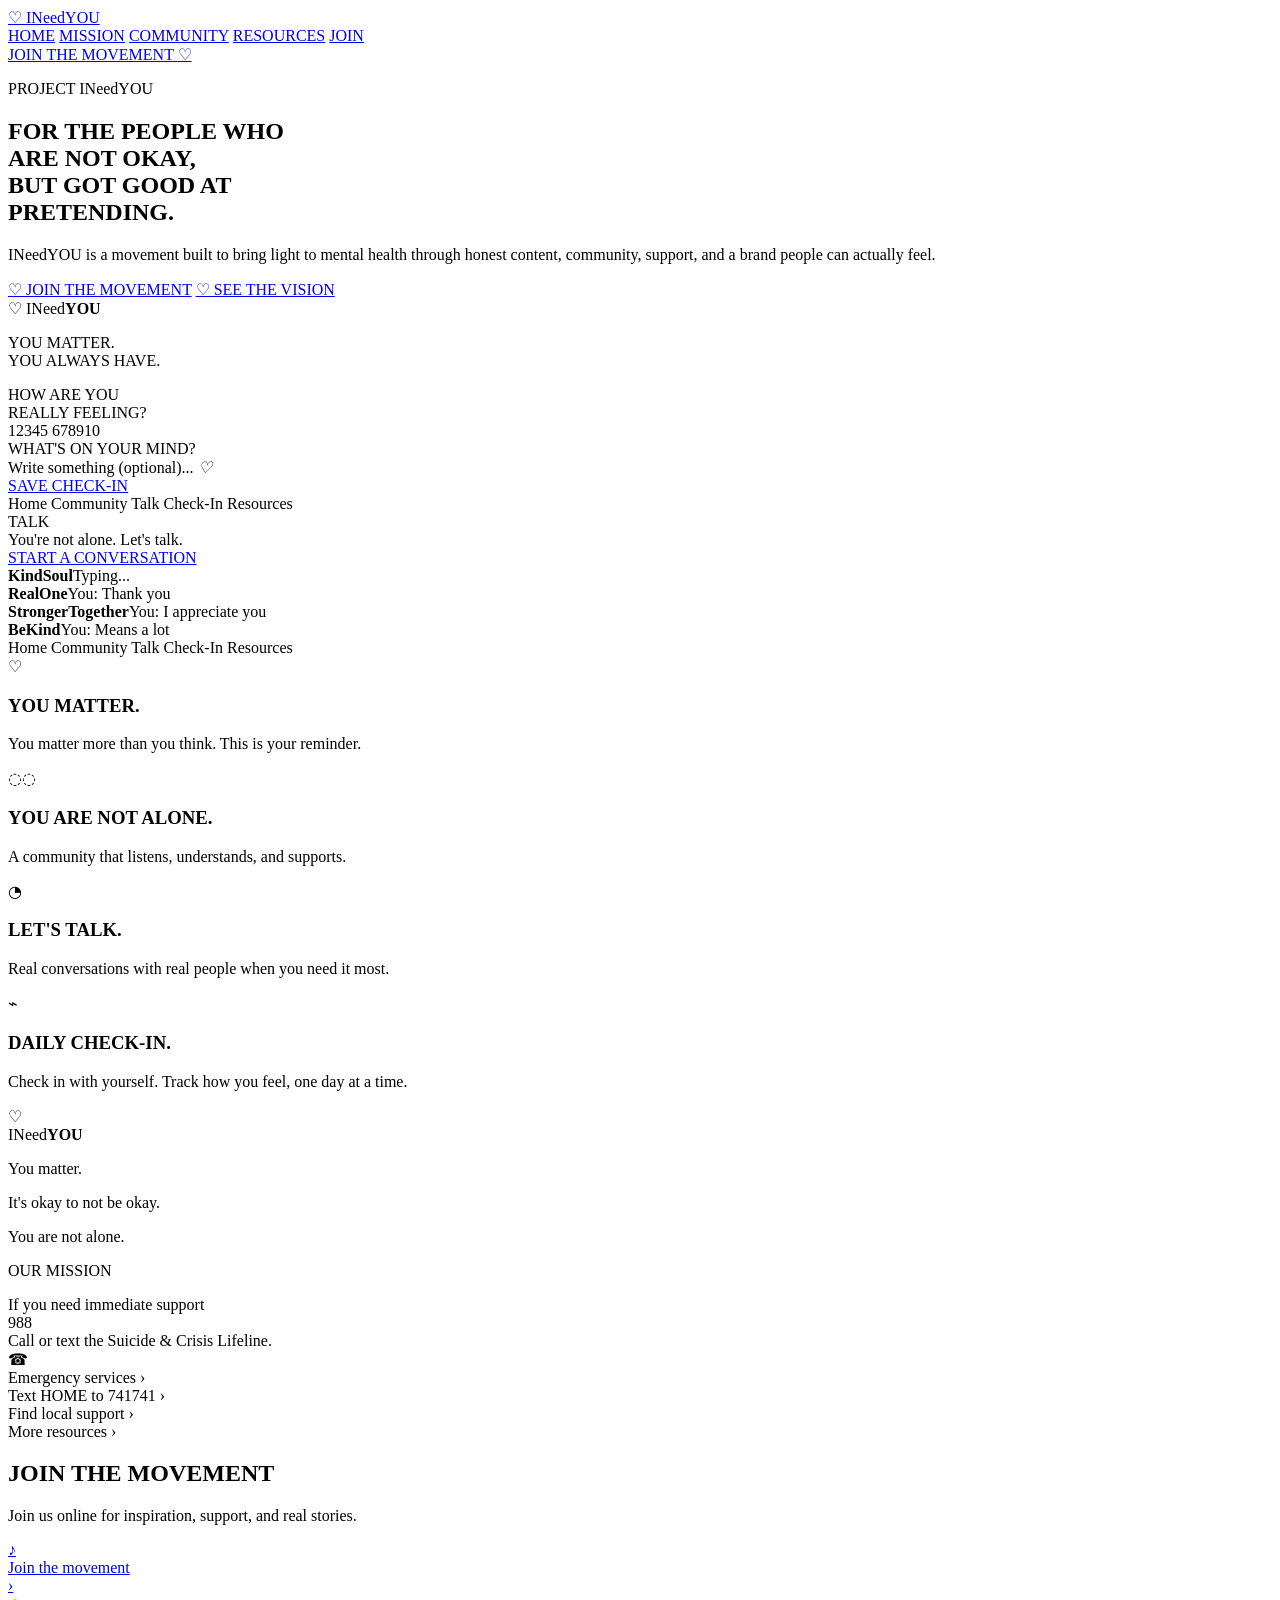
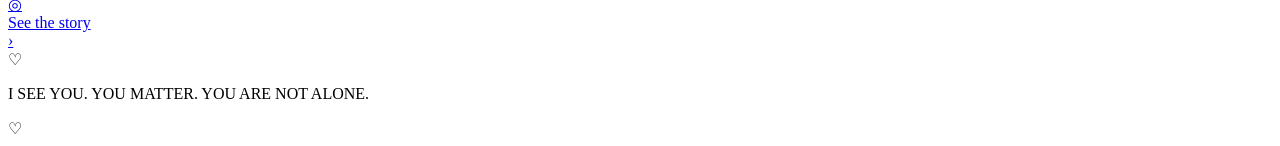
==== commit 400cf443: "Add files via upload" ====
--- a/index.html
+++ b/index.html
@@ -1,32 +1,232 @@
+
 <!DOCTYPE html>
 <html lang="en">
 <head>
-  <meta charset="UTF-8">
-  <meta name="viewport" content="width=device-width, initial-scale=1.0">
+  <meta charset="UTF-8" />
+  <meta name="viewport" content="width=device-width, initial-scale=1.0" />
   <title>INeedYOU</title>
-  <link rel="stylesheet" href="styles.css">
+  <meta name="description" content="INeedYOU — a dark cinematic movement for people who feel alone, unheard, or overwhelmed." />
+  <link rel="preconnect" href="https://fonts.googleapis.com">
+  <link rel="preconnect" href="https://fonts.gstatic.com" crossorigin>
+  <link href="https://fonts.googleapis.com/css2?family=Inter:wght@400;500;600;700;800;900&family=Oswald:wght@400;500;600;700&family=Caveat:wght@700&display=swap" rel="stylesheet">
+  <link rel="stylesheet" href="styles.css" />
 </head>
-
 <body>
-
-<header class="header">
-  <div class="logo">INeed<span style="color:red;">YOU</span></div>
-</header>
-
-<section class="hero">
-  <h1>FOR THE PEOPLE WHO ARE NOT OKAY,<br>BUT GOT GOOD AT <span style="color:red;">PRETENDING.</span></h1>
-  <p>You matter. You always have.</p>
-
-  <div class="hero-actions">
-    <a href="https://www.tiktok.com/@iineed..you" target="_blank" class="btn btn-primary">
-      ♡ Join the Movement
-    </a>
-
-    <a href="https://www.instagram.com/ineedyou.global" target="_blank" class="btn btn-secondary">
-      Follow on Instagram
-    </a>
-  </div>
-</section>
-
+  <div class="noise"></div>
+  <div class="side-glow left"></div>
+  <div class="side-glow right"></div>
+  <div class="cursor-glow"></div>
+
+  <header class="site-header">
+    <div class="container nav">
+      <a href="#top" class="brand">
+        <span class="brand-heart">♡</span>
+        <span class="brand-need">INeed</span><span class="brand-you">YOU</span>
+      </a>
+
+      <nav class="nav-links">
+        <a href="#top" class="active">HOME</a>
+        <a href="#mission">MISSION</a>
+        <a href="#community">COMMUNITY</a>
+        <a href="#resources">RESOURCES</a>
+        <a href="#join">JOIN</a>
+      </nav>
+
+      <a href="#join" class="nav-cta">JOIN THE MOVEMENT <span>♡</span></a>
+    </div>
+  </header>
+
+  <main id="top">
+    <section class="hero">
+      <div class="container hero-grid">
+        <div class="hero-copy reveal">
+          <p class="eyebrow">PROJECT <span>INeedYOU</span></p>
+
+          <h1 class="hero-title">
+            FOR THE PEOPLE WHO<br>
+            ARE <span class="red">NOT OKAY</span>,<br>
+            BUT GOT GOOD AT<br>
+            <span class="script">PRETENDING.</span>
+          </h1>
+
+          <p class="hero-text">
+            INeedYOU is a movement built to bring light to mental health through honest content,
+            community, support, and a brand people can actually feel.
+          </p>
+
+          <div class="hero-actions">
+            <a href="#join" class="btn btn-primary">♡ JOIN THE MOVEMENT</a>
+            <a href="#community" class="btn btn-secondary">♡ SEE THE VISION</a>
+          </div>
+        </div>
+
+        <div class="hero-visual reveal">
+          <div class="door-scene">
+            <div class="door-light"></div>
+            <div class="door-frame">
+              <div class="door"></div>
+            </div>
+            <div class="water-glow"></div>
+          </div>
+
+          <div class="phone-stack">
+            <div class="phone phone-front">
+              <div class="screen">
+                <div class="phone-brand">♡ <span>INeed</span><strong>YOU</strong></div>
+                <p class="phone-lines">YOU MATTER.<br>YOU ALWAYS HAVE.</p>
+
+                <div class="app-card">
+                  <div class="label">HOW ARE YOU</div>
+                  <div class="highlight">REALLY FEELING?</div>
+                  <div class="moods">
+                    <span>1</span><span>2</span><span>3</span><span>4</span><span class="live">5</span>
+                    <span>6</span><span>7</span><span>8</span><span>9</span><span>10</span>
+                  </div>
+                </div>
+
+                <div class="app-card">
+                  <div class="small-label">WHAT'S ON YOUR MIND?</div>
+                  <div class="input-box">Write something (optional)... <em>♡</em></div>
+                </div>
+
+                <a href="#join" class="phone-btn">SAVE CHECK-IN</a>
+
+                <div class="tabbar">
+                  <span class="active">Home</span>
+                  <span>Community</span>
+                  <span>Talk</span>
+                  <span>Check-In</span>
+                  <span>Resources</span>
+                </div>
+              </div>
+            </div>
+
+            <div class="phone phone-back">
+              <div class="screen">
+                <div class="talk-title">TALK</div>
+                <div class="talk-sub">You're not alone. Let's talk.</div>
+                <a href="#join" class="phone-btn top">START A CONVERSATION</a>
+
+                <div class="chat-list">
+                  <div class="chat-item"><strong>KindSoul</strong><span>Typing...</span></div>
+                  <div class="chat-item"><strong>RealOne</strong><span>You: Thank you</span></div>
+                  <div class="chat-item"><strong>StrongerTogether</strong><span>You: I appreciate you</span></div>
+                  <div class="chat-item"><strong>BeKind</strong><span>You: Means a lot</span></div>
+                </div>
+
+                <div class="tabbar">
+                  <span>Home</span>
+                  <span>Community</span>
+                  <span class="active">Talk</span>
+                  <span>Check-In</span>
+                  <span>Resources</span>
+                </div>
+              </div>
+            </div>
+          </div>
+        </div>
+      </div>
+    </section>
+
+    <section class="cards-section" id="community">
+      <div class="container feature-grid">
+        <article class="feature-card reveal">
+          <div class="icon">♡</div>
+          <h3>YOU MATTER.</h3>
+          <div class="line"></div>
+          <p>You matter more than you think. This is your reminder.</p>
+        </article>
+
+        <article class="feature-card reveal">
+          <div class="icon">◌◌</div>
+          <h3>YOU ARE NOT ALONE.</h3>
+          <div class="line"></div>
+          <p>A community that listens, understands, and supports.</p>
+        </article>
+
+        <article class="feature-card reveal">
+          <div class="icon">◔</div>
+          <h3>LET'S TALK.</h3>
+          <div class="line"></div>
+          <p>Real conversations with real people when you need it most.</p>
+        </article>
+
+        <article class="feature-card reveal">
+          <div class="icon">⌁</div>
+          <h3>DAILY CHECK-IN.</h3>
+          <div class="line"></div>
+          <p>Check in with yourself. Track how you feel, one day at a time.</p>
+        </article>
+      </div>
+    </section>
+
+    <section class="quote-section">
+      <div class="container quote-wrap reveal">
+        <div class="big-logo">
+          <div class="big-heart">♡</div>
+          <div class="big-wordmark"><span>INeed</span><strong>YOU</strong></div>
+        </div>
+
+        <div class="quotes">
+          <p>You matter.</p>
+          <p>It's okay to not be okay.</p>
+          <p>You are not alone.</p>
+        </div>
+      </div>
+    </section>
+
+    <section class="bottom-section">
+      <div class="container bottom-grid">
+        <div class="resource-card reveal" id="resources">
+          <p class="eyebrow">OUR MISSION</p>
+          <div class="resource-box-top">
+            <div>
+              <div class="crisis-mini">If you need immediate support</div>
+              <div class="big-988">988</div>
+              <div class="crisis-copy">Call or text the Suicide &amp; Crisis Lifeline.</div>
+            </div>
+            <div class="phone-circle">☎</div>
+          </div>
+
+          <div class="resource-item">Emergency services <span>›</span></div>
+          <div class="resource-item">Text HOME to 741741 <span>›</span></div>
+          <div class="resource-item">Find local support <span>›</span></div>
+          <div class="resource-item">More resources <span>›</span></div>
+        </div>
+
+        <div class="join-panel reveal" id="join">
+          <h2>JOIN THE MOVEMENT</h2>
+          <p>Join us online for inspiration, support, and real stories.</p>
+
+          <div class="social-grid">
+            <a href="https://www.tiktok.com/@iineed..you" target="_blank" class="social-card tiktok">
+              <div class="social-icon">♪</div>
+              <div class="social-text">Join the movement</div>
+              <div class="social-arrow">›</div>
+            </a>
+
+            <a href="https://www.instagram.com/ineedyou.global" target="_blank" class="social-card insta">
+              <div class="social-icon">◎</div>
+              <div class="social-text">See the story</div>
+              <div class="social-arrow">›</div>
+            </a>
+          </div>
+        </div>
+      </div>
+
+      <div class="floating-heart">♡</div>
+    </section>
+  </main>
+
+  <footer class="site-footer">
+    <div class="container footer-inner">
+      <div class="footer-line"></div>
+      <p>I SEE YOU. <span>YOU MATTER.</span> YOU ARE NOT ALONE.</p>
+      <div class="footer-line"></div>
+      <div class="footer-heart">♡</div>
+    </div>
+  </footer>
+
+  <script src="script.js"></script>
 </body>
 </html>
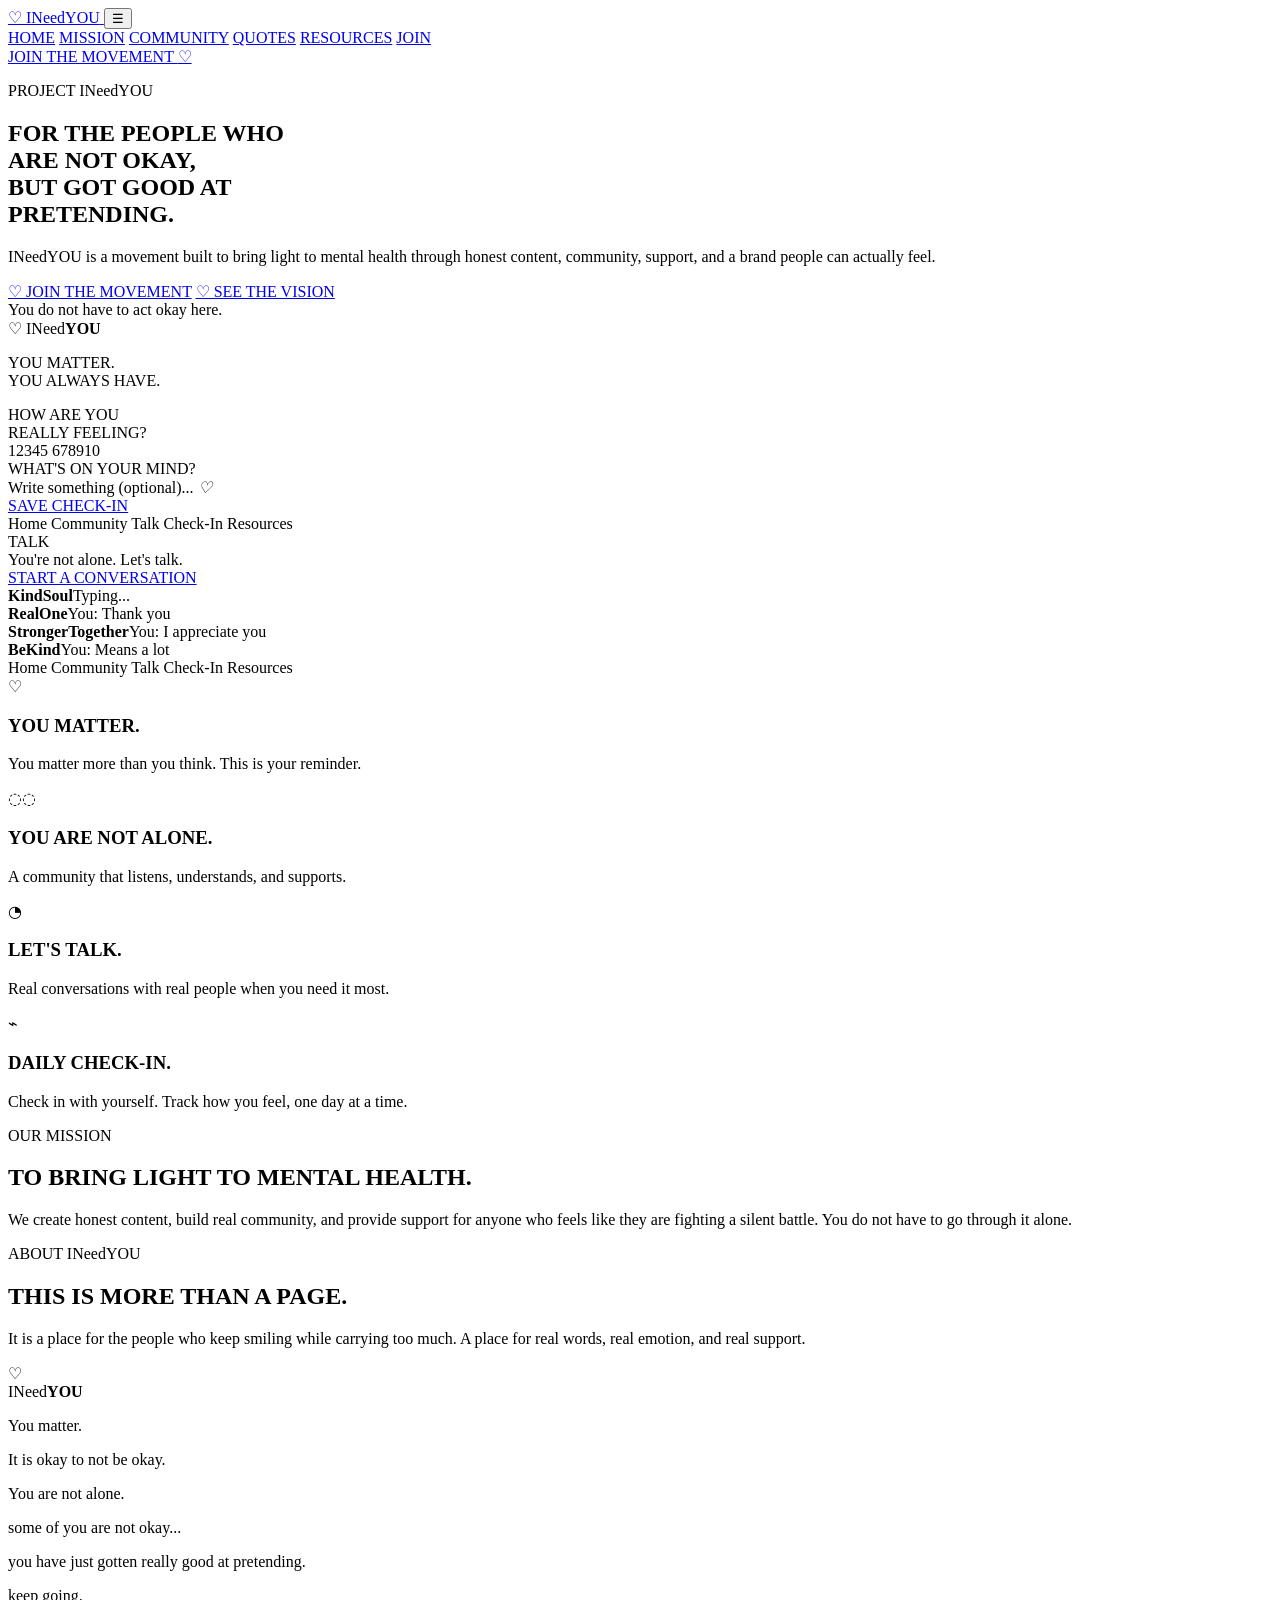
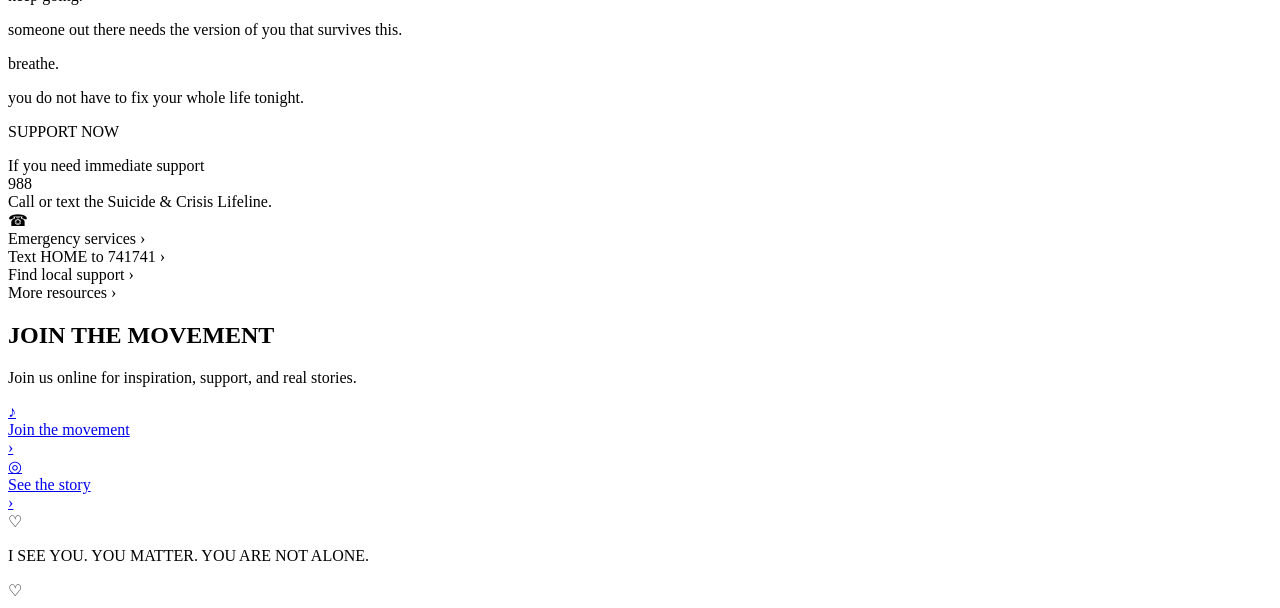
==== commit 2cf5bf6e: "Add files via upload" ====
--- a/index.html
+++ b/index.html
@@ -5,7 +5,7 @@
   <meta charset="UTF-8" />
   <meta name="viewport" content="width=device-width, initial-scale=1.0" />
   <title>INeedYOU</title>
-  <meta name="description" content="INeedYOU — a dark cinematic movement for people who feel alone, unheard, or overwhelmed." />
+  <meta name="description" content="INeedYOU — a cinematic movement for people who feel alone, unheard, or overwhelmed." />
   <link rel="preconnect" href="https://fonts.googleapis.com">
   <link rel="preconnect" href="https://fonts.gstatic.com" crossorigin>
   <link href="https://fonts.googleapis.com/css2?family=Inter:wght@400;500;600;700;800;900&family=Oswald:wght@400;500;600;700&family=Caveat:wght@700&display=swap" rel="stylesheet">
@@ -19,15 +19,18 @@
 
   <header class="site-header">
     <div class="container nav">
-      <a href="#top" class="brand">
+      <a href="#top" class="brand" aria-label="INeedYOU home">
         <span class="brand-heart">♡</span>
         <span class="brand-need">INeed</span><span class="brand-you">YOU</span>
       </a>
 
-      <nav class="nav-links">
+      <button class="menu-toggle" aria-label="Open menu" aria-expanded="false">☰</button>
+
+      <nav class="nav-links" id="site-nav">
         <a href="#top" class="active">HOME</a>
         <a href="#mission">MISSION</a>
         <a href="#community">COMMUNITY</a>
+        <a href="#quotes">QUOTES</a>
         <a href="#resources">RESOURCES</a>
         <a href="#join">JOIN</a>
       </nav>
@@ -57,6 +60,10 @@
           <div class="hero-actions">
             <a href="#join" class="btn btn-primary">♡ JOIN THE MOVEMENT</a>
             <a href="#community" class="btn btn-secondary">♡ SEE THE VISION</a>
+          </div>
+
+          <div class="micro-copy">
+            You do not have to act okay here.
           </div>
         </div>
 
@@ -160,7 +167,29 @@
       </div>
     </section>
 
-    <section class="quote-section">
+    <section class="mission-section" id="mission">
+      <div class="container mission-grid">
+        <div class="mission-block reveal">
+          <p class="eyebrow">OUR MISSION</p>
+          <h2>TO BRING LIGHT TO MENTAL HEALTH.</h2>
+          <p>
+            We create honest content, build real community, and provide support for anyone who feels
+            like they are fighting a silent battle. You do not have to go through it alone.
+          </p>
+        </div>
+
+        <div class="mission-block reveal">
+          <p class="eyebrow">ABOUT <span>INeedYOU</span></p>
+          <h2>THIS IS MORE THAN A PAGE.</h2>
+          <p>
+            It is a place for the people who keep smiling while carrying too much.
+            A place for real words, real emotion, and real support.
+          </p>
+        </div>
+      </div>
+    </section>
+
+    <section class="quote-section" id="quotes">
       <div class="container quote-wrap reveal">
         <div class="big-logo">
           <div class="big-heart">♡</div>
@@ -169,16 +198,31 @@
 
         <div class="quotes">
           <p>You matter.</p>
-          <p>It's okay to not be okay.</p>
+          <p>It is okay to not be okay.</p>
           <p>You are not alone.</p>
         </div>
+      </div>
+
+      <div class="container quote-grid">
+        <article class="quote-card reveal">
+          <p class="quote-script">some of you are not okay...</p>
+          <p class="quote-body">you have just gotten really good at pretending.</p>
+        </article>
+        <article class="quote-card reveal">
+          <p class="quote-script">keep going.</p>
+          <p class="quote-body">someone out there needs the version of you that survives this.</p>
+        </article>
+        <article class="quote-card reveal">
+          <p class="quote-script">breathe.</p>
+          <p class="quote-body">you do not have to fix your whole life tonight.</p>
+        </article>
       </div>
     </section>
 
     <section class="bottom-section">
       <div class="container bottom-grid">
         <div class="resource-card reveal" id="resources">
-          <p class="eyebrow">OUR MISSION</p>
+          <p class="eyebrow">SUPPORT NOW</p>
           <div class="resource-box-top">
             <div>
               <div class="crisis-mini">If you need immediate support</div>
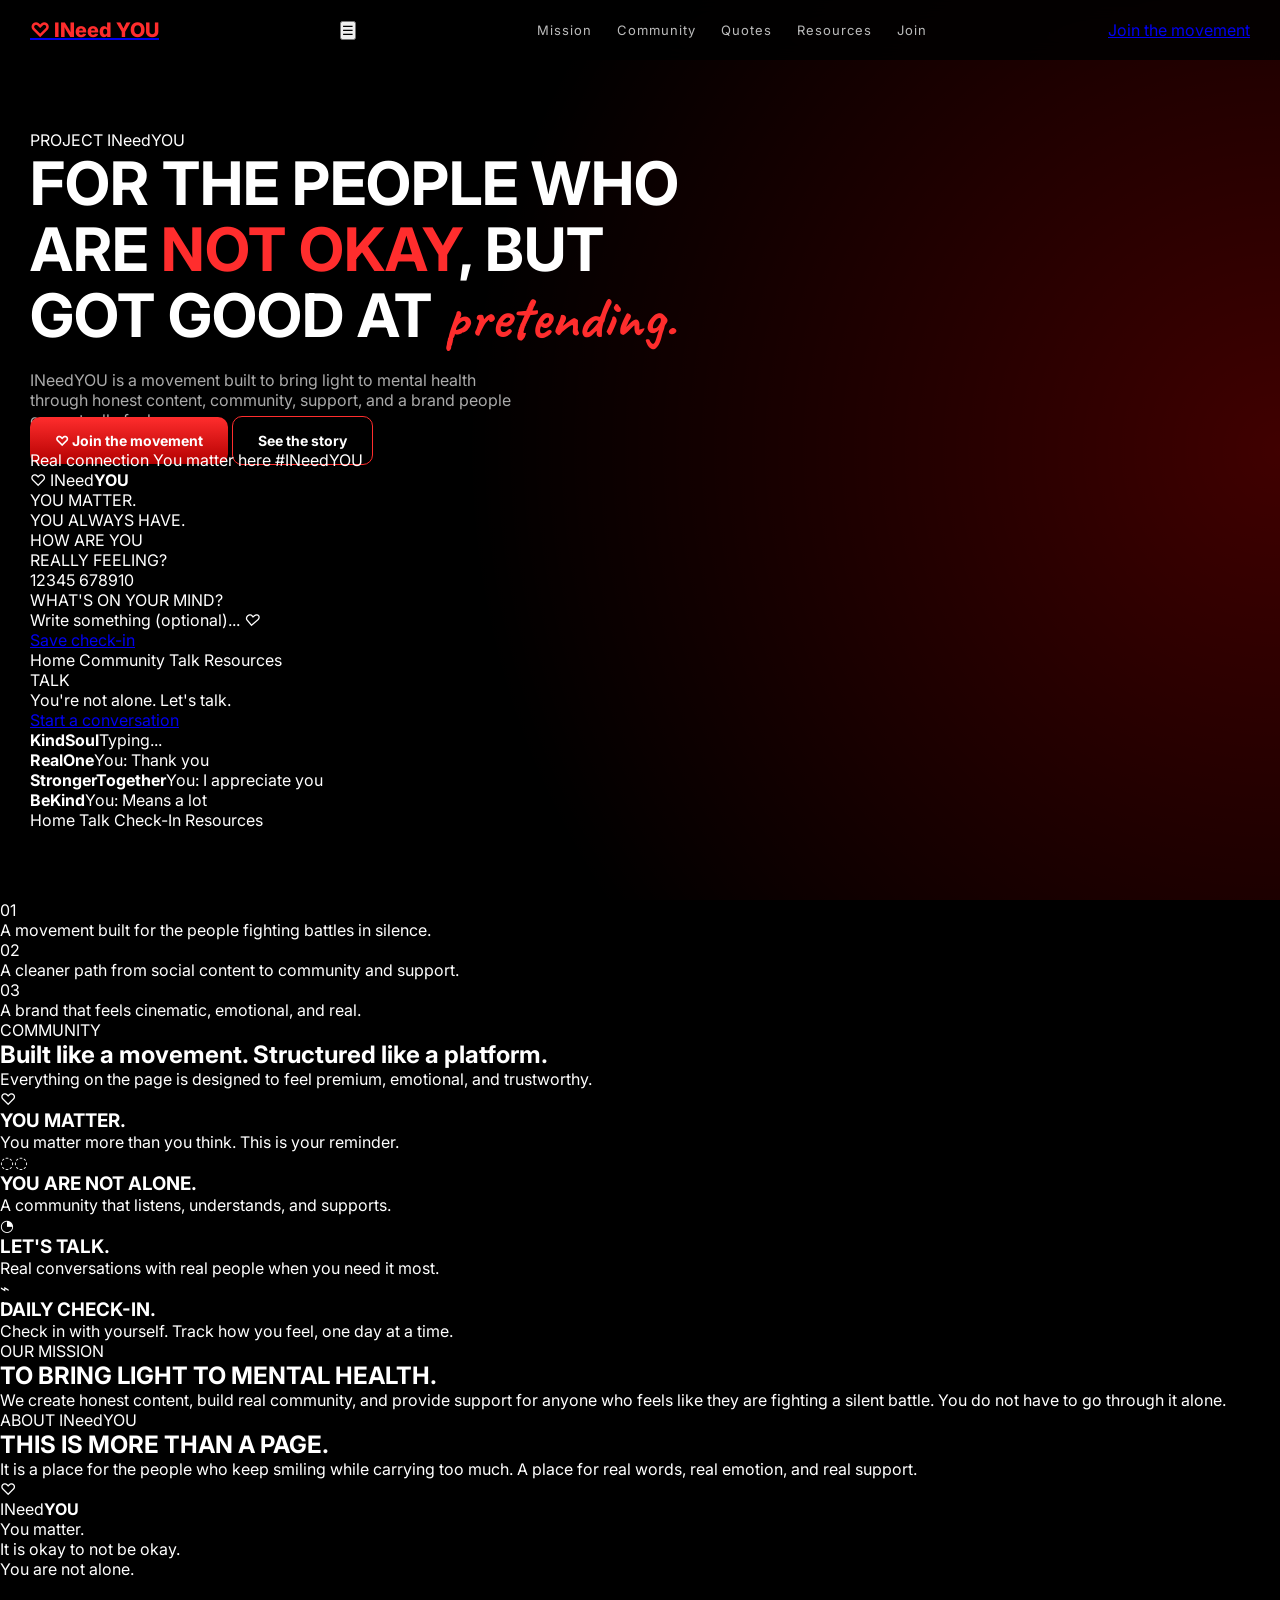
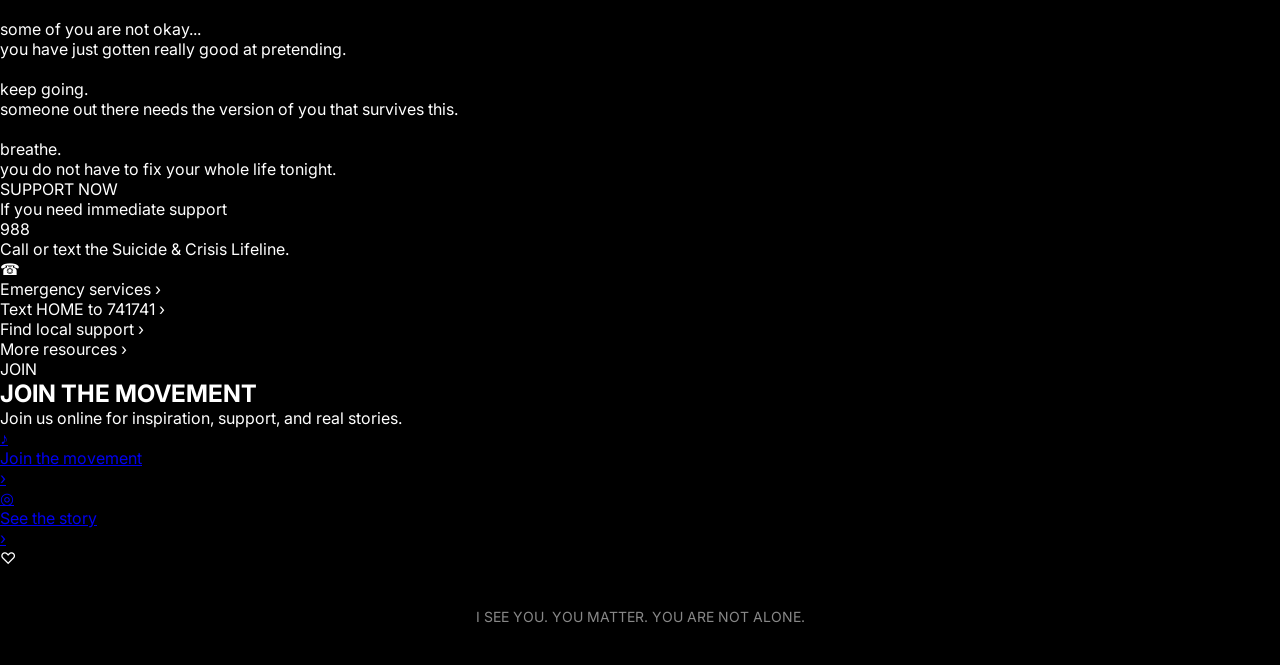
==== commit 2b0cffe6: "Add files via upload" ====
--- a/index.html
+++ b/index.html
@@ -8,34 +8,34 @@
   <meta name="description" content="INeedYOU — a cinematic movement for people who feel alone, unheard, or overwhelmed." />
   <link rel="preconnect" href="https://fonts.googleapis.com">
   <link rel="preconnect" href="https://fonts.gstatic.com" crossorigin>
-  <link href="https://fonts.googleapis.com/css2?family=Inter:wght@400;500;600;700;800;900&family=Oswald:wght@400;500;600;700&family=Caveat:wght@700&display=swap" rel="stylesheet">
-  <link rel="stylesheet" href="styles.css" />
+  <link href="https://fonts.googleapis.com/css2?family=Inter:wght@400;500;600;700;800;900&family=Oswald:wght@500;600;700&family=Caveat:wght@700&display=swap" rel="stylesheet">
+  <link rel="stylesheet" href="styles.css?v=7" />
 </head>
 <body>
-  <div class="noise"></div>
-  <div class="side-glow left"></div>
-  <div class="side-glow right"></div>
+  <div class="bg-grid"></div>
+  <div class="ambient ambient-left"></div>
+  <div class="ambient ambient-right"></div>
   <div class="cursor-glow"></div>
 
   <header class="site-header">
     <div class="container nav">
-      <a href="#top" class="brand" aria-label="INeedYOU home">
-        <span class="brand-heart">♡</span>
-        <span class="brand-need">INeed</span><span class="brand-you">YOU</span>
+      <a href="#top" class="logo" aria-label="INeedYOU home">
+        <span class="logo-heart">♡</span>
+        <span class="logo-word">INeed</span>
+        <span class="logo-you">YOU</span>
       </a>
 
-      <button class="menu-toggle" aria-label="Open menu" aria-expanded="false">☰</button>
+      <button class="menu-toggle" aria-label="Toggle navigation" aria-expanded="false">☰</button>
 
       <nav class="nav-links" id="site-nav">
-        <a href="#top" class="active">HOME</a>
-        <a href="#mission">MISSION</a>
-        <a href="#community">COMMUNITY</a>
-        <a href="#quotes">QUOTES</a>
-        <a href="#resources">RESOURCES</a>
-        <a href="#join">JOIN</a>
+        <a href="#mission">Mission</a>
+        <a href="#community">Community</a>
+        <a href="#quotes">Quotes</a>
+        <a href="#resources">Resources</a>
+        <a href="#join">Join</a>
       </nav>
 
-      <a href="#join" class="nav-cta">JOIN THE MOVEMENT <span>♡</span></a>
+      <a href="#join" class="nav-cta">Join the movement</a>
     </div>
   </header>
 
@@ -43,76 +43,75 @@
     <section class="hero">
       <div class="container hero-grid">
         <div class="hero-copy reveal">
-          <p class="eyebrow">PROJECT <span>INeedYOU</span></p>
-
-          <h1 class="hero-title">
-            FOR THE PEOPLE WHO<br>
-            ARE <span class="red">NOT OKAY</span>,<br>
-            BUT GOT GOOD AT<br>
-            <span class="script">PRETENDING.</span>
+          <div class="eyebrow">PROJECT <span>INeedYOU</span></div>
+          <h1>
+            FOR THE PEOPLE WHO
+            <span class="line-break">ARE <span class="red">NOT OKAY</span>,</span>
+            <span class="line-break">BUT GOT GOOD AT</span>
+            <span class="script">pretending.</span>
           </h1>
-
           <p class="hero-text">
             INeedYOU is a movement built to bring light to mental health through honest content,
             community, support, and a brand people can actually feel.
           </p>
 
           <div class="hero-actions">
-            <a href="#join" class="btn btn-primary">♡ JOIN THE MOVEMENT</a>
-            <a href="#community" class="btn btn-secondary">♡ SEE THE VISION</a>
-          </div>
-
-          <div class="micro-copy">
-            You do not have to act okay here.
+            <a href="#join" class="btn btn-primary">♡ Join the movement</a>
+            <a href="#quotes" class="btn btn-secondary">See the story</a>
+          </div>
+
+          <div class="hero-badges">
+            <span>Real connection</span>
+            <span>You matter here</span>
+            <span>#INeedYOU</span>
           </div>
         </div>
 
         <div class="hero-visual reveal">
-          <div class="door-scene">
-            <div class="door-light"></div>
+          <div class="hero-door-card">
+            <div class="door-glow"></div>
             <div class="door-frame">
               <div class="door"></div>
             </div>
-            <div class="water-glow"></div>
-          </div>
-
-          <div class="phone-stack">
-            <div class="phone phone-front">
-              <div class="screen">
+            <div class="door-reflection"></div>
+          </div>
+
+          <div class="hero-phones">
+            <div class="phone phone-main">
+              <div class="phone-screen">
                 <div class="phone-brand">♡ <span>INeed</span><strong>YOU</strong></div>
-                <p class="phone-lines">YOU MATTER.<br>YOU ALWAYS HAVE.</p>
-
-                <div class="app-card">
-                  <div class="label">HOW ARE YOU</div>
-                  <div class="highlight">REALLY FEELING?</div>
-                  <div class="moods">
+                <div class="phone-copy">YOU MATTER.<br>YOU ALWAYS HAVE.</div>
+
+                <div class="mini-card">
+                  <div class="mini-label">HOW ARE YOU</div>
+                  <div class="mini-highlight">REALLY FEELING?</div>
+                  <div class="mood-grid">
                     <span>1</span><span>2</span><span>3</span><span>4</span><span class="live">5</span>
                     <span>6</span><span>7</span><span>8</span><span>9</span><span>10</span>
                   </div>
                 </div>
 
-                <div class="app-card">
-                  <div class="small-label">WHAT'S ON YOUR MIND?</div>
-                  <div class="input-box">Write something (optional)... <em>♡</em></div>
-                </div>
-
-                <a href="#join" class="phone-btn">SAVE CHECK-IN</a>
+                <div class="mini-card">
+                  <div class="mini-label">WHAT'S ON YOUR MIND?</div>
+                  <div class="mini-input">Write something (optional)... <em>♡</em></div>
+                </div>
+
+                <a href="#join" class="phone-btn">Save check-in</a>
 
                 <div class="tabbar">
                   <span class="active">Home</span>
                   <span>Community</span>
                   <span>Talk</span>
-                  <span>Check-In</span>
                   <span>Resources</span>
                 </div>
               </div>
             </div>
 
-            <div class="phone phone-back">
-              <div class="screen">
+            <div class="phone phone-secondary">
+              <div class="phone-screen">
                 <div class="talk-title">TALK</div>
                 <div class="talk-sub">You're not alone. Let's talk.</div>
-                <a href="#join" class="phone-btn top">START A CONVERSATION</a>
+                <a href="#join" class="phone-btn alt">Start a conversation</a>
 
                 <div class="chat-list">
                   <div class="chat-item"><strong>KindSoul</strong><span>Typing...</span></div>
@@ -123,7 +122,6 @@
 
                 <div class="tabbar">
                   <span>Home</span>
-                  <span>Community</span>
                   <span class="active">Talk</span>
                   <span>Check-In</span>
                   <span>Resources</span>
@@ -135,42 +133,67 @@
       </div>
     </section>
 
-    <section class="cards-section" id="community">
-      <div class="container feature-grid">
-        <article class="feature-card reveal">
-          <div class="icon">♡</div>
-          <h3>YOU MATTER.</h3>
-          <div class="line"></div>
-          <p>You matter more than you think. This is your reminder.</p>
-        </article>
-
-        <article class="feature-card reveal">
-          <div class="icon">◌◌</div>
-          <h3>YOU ARE NOT ALONE.</h3>
-          <div class="line"></div>
-          <p>A community that listens, understands, and supports.</p>
-        </article>
-
-        <article class="feature-card reveal">
-          <div class="icon">◔</div>
-          <h3>LET'S TALK.</h3>
-          <div class="line"></div>
-          <p>Real conversations with real people when you need it most.</p>
-        </article>
-
-        <article class="feature-card reveal">
-          <div class="icon">⌁</div>
-          <h3>DAILY CHECK-IN.</h3>
-          <div class="line"></div>
-          <p>Check in with yourself. Track how you feel, one day at a time.</p>
-        </article>
+    <section class="metrics reveal">
+      <div class="container metrics-grid">
+        <div class="metric-card">
+          <div class="metric-number">01</div>
+          <div class="metric-text">A movement built for the people fighting battles in silence.</div>
+        </div>
+        <div class="metric-card">
+          <div class="metric-number">02</div>
+          <div class="metric-text">A cleaner path from social content to community and support.</div>
+        </div>
+        <div class="metric-card">
+          <div class="metric-number">03</div>
+          <div class="metric-text">A brand that feels cinematic, emotional, and real.</div>
+        </div>
+      </div>
+    </section>
+
+    <section class="feature-section" id="community">
+      <div class="container">
+        <div class="section-head reveal">
+          <div class="eyebrow">COMMUNITY</div>
+          <h2>Built like a movement. Structured like a platform.</h2>
+          <p>Everything on the page is designed to feel premium, emotional, and trustworthy.</p>
+        </div>
+
+        <div class="feature-grid">
+          <article class="feature-card reveal">
+            <div class="feature-icon">♡</div>
+            <h3>YOU MATTER.</h3>
+            <div class="card-line"></div>
+            <p>You matter more than you think. This is your reminder.</p>
+          </article>
+
+          <article class="feature-card reveal">
+            <div class="feature-icon">◌◌</div>
+            <h3>YOU ARE NOT ALONE.</h3>
+            <div class="card-line"></div>
+            <p>A community that listens, understands, and supports.</p>
+          </article>
+
+          <article class="feature-card reveal">
+            <div class="feature-icon">◔</div>
+            <h3>LET'S TALK.</h3>
+            <div class="card-line"></div>
+            <p>Real conversations with real people when you need it most.</p>
+          </article>
+
+          <article class="feature-card reveal">
+            <div class="feature-icon">⌁</div>
+            <h3>DAILY CHECK-IN.</h3>
+            <div class="card-line"></div>
+            <p>Check in with yourself. Track how you feel, one day at a time.</p>
+          </article>
+        </div>
       </div>
     </section>
 
     <section class="mission-section" id="mission">
       <div class="container mission-grid">
-        <div class="mission-block reveal">
-          <p class="eyebrow">OUR MISSION</p>
+        <div class="mission-card reveal">
+          <div class="eyebrow">OUR MISSION</div>
           <h2>TO BRING LIGHT TO MENTAL HEALTH.</h2>
           <p>
             We create honest content, build real community, and provide support for anyone who feels
@@ -178,8 +201,8 @@
           </p>
         </div>
 
-        <div class="mission-block reveal">
-          <p class="eyebrow">ABOUT <span>INeedYOU</span></p>
+        <div class="mission-card reveal">
+          <div class="eyebrow">ABOUT <span>INeedYOU</span></div>
           <h2>THIS IS MORE THAN A PAGE.</h2>
           <p>
             It is a place for the people who keep smiling while carrying too much.
@@ -190,46 +213,48 @@
     </section>
 
     <section class="quote-section" id="quotes">
-      <div class="container quote-wrap reveal">
-        <div class="big-logo">
-          <div class="big-heart">♡</div>
-          <div class="big-wordmark"><span>INeed</span><strong>YOU</strong></div>
-        </div>
-
-        <div class="quotes">
-          <p>You matter.</p>
-          <p>It is okay to not be okay.</p>
-          <p>You are not alone.</p>
-        </div>
-      </div>
-
-      <div class="container quote-grid">
-        <article class="quote-card reveal">
-          <p class="quote-script">some of you are not okay...</p>
-          <p class="quote-body">you have just gotten really good at pretending.</p>
-        </article>
-        <article class="quote-card reveal">
-          <p class="quote-script">keep going.</p>
-          <p class="quote-body">someone out there needs the version of you that survives this.</p>
-        </article>
-        <article class="quote-card reveal">
-          <p class="quote-script">breathe.</p>
-          <p class="quote-body">you do not have to fix your whole life tonight.</p>
-        </article>
+      <div class="container">
+        <div class="quote-hero reveal">
+          <div class="quote-logo">
+            <div class="quote-heart">♡</div>
+            <div class="quote-wordmark"><span>INeed</span><strong>YOU</strong></div>
+          </div>
+
+          <div class="quote-lines">
+            <p>You matter.</p>
+            <p>It is okay to not be okay.</p>
+            <p>You are not alone.</p>
+          </div>
+        </div>
+
+        <div class="quote-grid">
+          <article class="quote-card reveal">
+            <div class="quote-script">some of you are not okay...</div>
+            <div class="quote-body">you have just gotten really good at pretending.</div>
+          </article>
+          <article class="quote-card reveal">
+            <div class="quote-script">keep going.</div>
+            <div class="quote-body">someone out there needs the version of you that survives this.</div>
+          </article>
+          <article class="quote-card reveal">
+            <div class="quote-script">breathe.</div>
+            <div class="quote-body">you do not have to fix your whole life tonight.</div>
+          </article>
+        </div>
       </div>
     </section>
 
     <section class="bottom-section">
       <div class="container bottom-grid">
         <div class="resource-card reveal" id="resources">
-          <p class="eyebrow">SUPPORT NOW</p>
-          <div class="resource-box-top">
+          <div class="eyebrow">SUPPORT NOW</div>
+          <div class="resource-panel">
             <div>
-              <div class="crisis-mini">If you need immediate support</div>
-              <div class="big-988">988</div>
-              <div class="crisis-copy">Call or text the Suicide &amp; Crisis Lifeline.</div>
+              <div class="resource-mini">If you need immediate support</div>
+              <div class="resource-number">988</div>
+              <div class="resource-copy">Call or text the Suicide &amp; Crisis Lifeline.</div>
             </div>
-            <div class="phone-circle">☎</div>
+            <div class="resource-phone">☎</div>
           </div>
 
           <div class="resource-item">Emergency services <span>›</span></div>
@@ -238,20 +263,21 @@
           <div class="resource-item">More resources <span>›</span></div>
         </div>
 
-        <div class="join-panel reveal" id="join">
+        <div class="join-card reveal" id="join">
+          <div class="eyebrow">JOIN</div>
           <h2>JOIN THE MOVEMENT</h2>
           <p>Join us online for inspiration, support, and real stories.</p>
 
           <div class="social-grid">
-            <a href="https://www.tiktok.com/@iineed..you" target="_blank" class="social-card tiktok">
+            <a href="https://www.tiktok.com/@iineed..you" target="_blank" class="social-card">
               <div class="social-icon">♪</div>
-              <div class="social-text">Join the movement</div>
+              <div class="social-copy">Join the movement</div>
               <div class="social-arrow">›</div>
             </a>
 
-            <a href="https://www.instagram.com/ineedyou.global" target="_blank" class="social-card insta">
+            <a href="https://www.instagram.com/ineedyou.global" target="_blank" class="social-card">
               <div class="social-icon">◎</div>
-              <div class="social-text">See the story</div>
+              <div class="social-copy">See the story</div>
               <div class="social-arrow">›</div>
             </a>
           </div>
@@ -267,10 +293,9 @@
       <div class="footer-line"></div>
       <p>I SEE YOU. <span>YOU MATTER.</span> YOU ARE NOT ALONE.</p>
       <div class="footer-line"></div>
-      <div class="footer-heart">♡</div>
     </div>
   </footer>
 
-  <script src="script.js"></script>
+  <script src="script.js?v=7"></script>
 </body>
 </html>
--- a/styles.css
+++ b/styles.css
@@ -0,0 +1,202 @@
+/* ===== RESET ===== */
+* {
+  margin: 0;
+  padding: 0;
+  box-sizing: border-box;
+}
+
+/* ===== BASE ===== */
+body {
+  font-family: 'Inter', sans-serif;
+  background: #000;
+  color: #fff;
+  overflow-x: hidden;
+}
+
+/* ===== NAVBAR ===== */
+header {
+  position: fixed;
+  width: 100%;
+  top: 0;
+  background: rgba(0,0,0,0.85);
+  backdrop-filter: blur(10px);
+  z-index: 1000;
+}
+
+.nav {
+  display: flex;
+  justify-content: space-between;
+  align-items: center;
+  padding: 18px 30px;
+}
+
+.logo {
+  font-weight: 800;
+  font-size: 20px;
+}
+
+.logo span {
+  color: #ff2d2d;
+}
+
+.nav-links {
+  display: flex;
+  gap: 25px;
+}
+
+.nav-links a {
+  color: #bbb;
+  text-decoration: none;
+  font-size: 13px;
+  letter-spacing: 1px;
+}
+
+.nav-links a:hover {
+  color: #fff;
+}
+
+/* ===== HERO ===== */
+.hero {
+  min-height: 100vh;
+  display: flex;
+  align-items: center;
+  padding: 120px 30px 60px;
+  background: radial-gradient(circle at right, rgba(255,0,0,0.25), transparent 60%);
+}
+
+.hero h1 {
+  font-size: 60px;
+  line-height: 1.1;
+  max-width: 700px;
+}
+
+.hero .red {
+  color: #ff2d2d;
+}
+
+.hero .script {
+  font-family: 'Caveat', cursive;
+  color: #ff2d2d;
+}
+
+.hero p {
+  margin-top: 20px;
+  color: #aaa;
+  max-width: 500px;
+}
+
+/* ===== BUTTONS ===== */
+.buttons {
+  margin-top: 30px;
+  display: flex;
+  gap: 15px;
+}
+
+.btn {
+  padding: 15px 25px;
+  border-radius: 10px;
+  font-size: 14px;
+  font-weight: bold;
+  cursor: pointer;
+  text-decoration: none;
+}
+
+.btn-primary {
+  background: linear-gradient(180deg, #ff2d2d, #b30000);
+  color: white;
+}
+
+.btn-secondary {
+  border: 1px solid #ff2d2d;
+  color: white;
+}
+
+/* ===== CARDS ===== */
+.cards {
+  display: grid;
+  grid-template-columns: repeat(auto-fit, minmax(220px, 1fr));
+  gap: 20px;
+  padding: 60px 30px;
+}
+
+.card {
+  background: #111;
+  padding: 25px;
+  border-radius: 15px;
+  border: 1px solid rgba(255,255,255,0.05);
+}
+
+.card h3 {
+  margin-bottom: 10px;
+}
+
+.card p {
+  color: #aaa;
+  font-size: 14px;
+}
+
+/* ===== QUOTES ===== */
+.quotes {
+  text-align: center;
+  padding: 80px 20px;
+}
+
+.quotes h2 {
+  font-size: 40px;
+}
+
+.quotes span {
+  color: #ff2d2d;
+}
+
+.quote-grid {
+  margin-top: 40px;
+  display: grid;
+  gap: 20px;
+}
+
+.quote {
+  background: #111;
+  padding: 20px;
+  border-radius: 15px;
+  border: 1px solid rgba(255,255,255,0.05);
+}
+
+/* ===== JOIN SECTION ===== */
+.join {
+  padding: 80px 30px;
+}
+
+.socials {
+  display: flex;
+  gap: 20px;
+  flex-wrap: wrap;
+}
+
+.social {
+  flex: 1;
+  min-width: 200px;
+  background: #111;
+  padding: 20px;
+  border-radius: 15px;
+  border: 1px solid rgba(255,0,0,0.3);
+}
+
+/* ===== FOOTER ===== */
+footer {
+  text-align: center;
+  padding: 40px;
+  font-size: 14px;
+  color: #888;
+}
+
+/* ===== MOBILE ===== */
+@media(max-width:768px) {
+  .hero h1 {
+    font-size: 36px;
+  }
+
+  .nav-links {
+    display: none;
+  }
+}
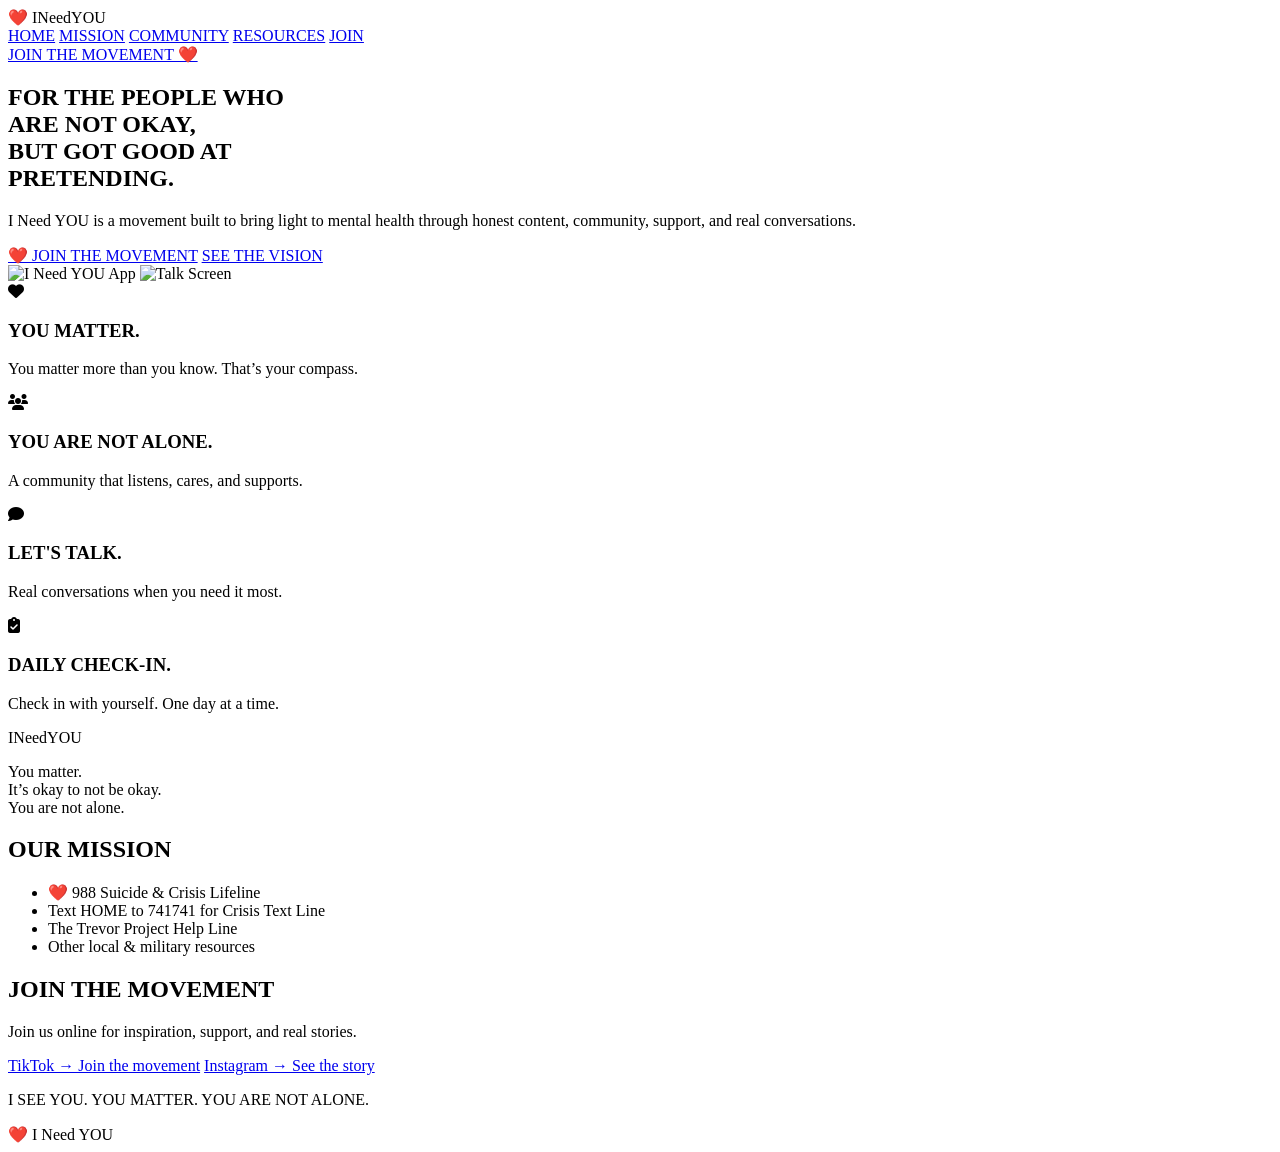
==== commit bd93cb24: "Create index.html" ====
--- a/index.html
+++ b/index.html
@@ -1,301 +1,106 @@
-
 <!DOCTYPE html>
 <html lang="en">
 <head>
-  <meta charset="UTF-8" />
-  <meta name="viewport" content="width=device-width, initial-scale=1.0" />
-  <title>INeedYOU</title>
-  <meta name="description" content="INeedYOU — a cinematic movement for people who feel alone, unheard, or overwhelmed." />
-  <link rel="preconnect" href="https://fonts.googleapis.com">
-  <link rel="preconnect" href="https://fonts.gstatic.com" crossorigin>
-  <link href="https://fonts.googleapis.com/css2?family=Inter:wght@400;500;600;700;800;900&family=Oswald:wght@500;600;700&family=Caveat:wght@700&display=swap" rel="stylesheet">
-  <link rel="stylesheet" href="styles.css?v=7" />
+    <meta charset="UTF-8">
+    <meta name="viewport" content="width=device-width, initial-scale=1.0">
+    <title>I Need YOU • Mental Health Movement</title>
+    <link rel="stylesheet" href="styles.css">
+    <link rel="stylesheet" href="https://cdnjs.cloudflare.com/ajax/libs/font-awesome/6.5.0/css/all.min.css">
 </head>
 <body>
-  <div class="bg-grid"></div>
-  <div class="ambient ambient-left"></div>
-  <div class="ambient ambient-right"></div>
-  <div class="cursor-glow"></div>
+    <!-- Navigation -->
+    <nav>
+        <div class="logo">
+            <span class="heart">❤️</span> <span class="white">I</span><span class="red">Need</span><span class="white">YOU</span>
+        </div>
+        <div class="nav-links">
+            <a href="#home">HOME</a>
+            <a href="#mission">MISSION</a>
+            <a href="#community">COMMUNITY</a>
+            <a href="#resources">RESOURCES</a>
+            <a href="#join">JOIN</a>
+        </div>
+        <a href="#join" class="join-btn">JOIN THE MOVEMENT ❤️</a>
+    </nav>
 
-  <header class="site-header">
-    <div class="container nav">
-      <a href="#top" class="logo" aria-label="INeedYOU home">
-        <span class="logo-heart">♡</span>
-        <span class="logo-word">INeed</span>
-        <span class="logo-you">YOU</span>
-      </a>
-
-      <button class="menu-toggle" aria-label="Toggle navigation" aria-expanded="false">☰</button>
-
-      <nav class="nav-links" id="site-nav">
-        <a href="#mission">Mission</a>
-        <a href="#community">Community</a>
-        <a href="#quotes">Quotes</a>
-        <a href="#resources">Resources</a>
-        <a href="#join">Join</a>
-      </nav>
-
-      <a href="#join" class="nav-cta">Join the movement</a>
-    </div>
-  </header>
-
-  <main id="top">
-    <section class="hero">
-      <div class="container hero-grid">
-        <div class="hero-copy reveal">
-          <div class="eyebrow">PROJECT <span>INeedYOU</span></div>
-          <h1>
-            FOR THE PEOPLE WHO
-            <span class="line-break">ARE <span class="red">NOT OKAY</span>,</span>
-            <span class="line-break">BUT GOT GOOD AT</span>
-            <span class="script">pretending.</span>
-          </h1>
-          <p class="hero-text">
-            INeedYOU is a movement built to bring light to mental health through honest content,
-            community, support, and a brand people can actually feel.
-          </p>
-
-          <div class="hero-actions">
-            <a href="#join" class="btn btn-primary">♡ Join the movement</a>
-            <a href="#quotes" class="btn btn-secondary">See the story</a>
-          </div>
-
-          <div class="hero-badges">
-            <span>Real connection</span>
-            <span>You matter here</span>
-            <span>#INeedYOU</span>
-          </div>
+    <!-- Hero Section -->
+    <section id="home" class="hero">
+        <div class="hero-content">
+            <h1>FOR THE PEOPLE WHO<br>ARE <span class="red">NOT OKAY</span>,<br>BUT GOT GOOD AT<br><span class="red">PRETENDING.</span></h1>
+            <p class="tagline">I Need YOU is a movement built to bring light to mental health through honest content, community, support, and real conversations.</p>
+            
+            <div class="cta-buttons">
+                <a href="#join" class="btn primary">❤️ JOIN THE MOVEMENT</a>
+                <a href="#vision" class="btn secondary">SEE THE VISION</a>
+            </div>
         </div>
 
-        <div class="hero-visual reveal">
-          <div class="hero-door-card">
-            <div class="door-glow"></div>
-            <div class="door-frame">
-              <div class="door"></div>
-            </div>
-            <div class="door-reflection"></div>
-          </div>
+        <!-- Phone Mockups -->
+        <div class="phones">
+            <img src="https://via.placeholder.com/300x600/111/fff?text=INeedYOU+App+Mockup+1" alt="I Need YOU App" class="phone">
+            <img src="https://via.placeholder.com/300x600/111/fff?text=Talk+Screen" alt="Talk Screen" class="phone">
+        </div>
 
-          <div class="hero-phones">
-            <div class="phone phone-main">
-              <div class="phone-screen">
-                <div class="phone-brand">♡ <span>INeed</span><strong>YOU</strong></div>
-                <div class="phone-copy">YOU MATTER.<br>YOU ALWAYS HAVE.</div>
-
-                <div class="mini-card">
-                  <div class="mini-label">HOW ARE YOU</div>
-                  <div class="mini-highlight">REALLY FEELING?</div>
-                  <div class="mood-grid">
-                    <span>1</span><span>2</span><span>3</span><span>4</span><span class="live">5</span>
-                    <span>6</span><span>7</span><span>8</span><span>9</span><span>10</span>
-                  </div>
-                </div>
-
-                <div class="mini-card">
-                  <div class="mini-label">WHAT'S ON YOUR MIND?</div>
-                  <div class="mini-input">Write something (optional)... <em>♡</em></div>
-                </div>
-
-                <a href="#join" class="phone-btn">Save check-in</a>
-
-                <div class="tabbar">
-                  <span class="active">Home</span>
-                  <span>Community</span>
-                  <span>Talk</span>
-                  <span>Resources</span>
-                </div>
-              </div>
-            </div>
-
-            <div class="phone phone-secondary">
-              <div class="phone-screen">
-                <div class="talk-title">TALK</div>
-                <div class="talk-sub">You're not alone. Let's talk.</div>
-                <a href="#join" class="phone-btn alt">Start a conversation</a>
-
-                <div class="chat-list">
-                  <div class="chat-item"><strong>KindSoul</strong><span>Typing...</span></div>
-                  <div class="chat-item"><strong>RealOne</strong><span>You: Thank you</span></div>
-                  <div class="chat-item"><strong>StrongerTogether</strong><span>You: I appreciate you</span></div>
-                  <div class="chat-item"><strong>BeKind</strong><span>You: Means a lot</span></div>
-                </div>
-
-                <div class="tabbar">
-                  <span>Home</span>
-                  <span class="active">Talk</span>
-                  <span>Check-In</span>
-                  <span>Resources</span>
-                </div>
-              </div>
-            </div>
-          </div>
-        </div>
-      </div>
+        <div class="door-overlay"></div>
     </section>
 
-    <section class="metrics reveal">
-      <div class="container metrics-grid">
-        <div class="metric-card">
-          <div class="metric-number">01</div>
-          <div class="metric-text">A movement built for the people fighting battles in silence.</div>
+    <!-- Core Messages -->
+    <section class="messages">
+        <div class="card">
+            <i class="fas fa-heart"></i>
+            <h3>YOU MATTER.</h3>
+            <p>You matter more than you know. That’s your compass.</p>
         </div>
-        <div class="metric-card">
-          <div class="metric-number">02</div>
-          <div class="metric-text">A cleaner path from social content to community and support.</div>
+        <div class="card">
+            <i class="fas fa-users"></i>
+            <h3>YOU ARE NOT ALONE.</h3>
+            <p>A community that listens, cares, and supports.</p>
         </div>
-        <div class="metric-card">
-          <div class="metric-number">03</div>
-          <div class="metric-text">A brand that feels cinematic, emotional, and real.</div>
+        <div class="card">
+            <i class="fas fa-comment"></i>
+            <h3>LET'S TALK.</h3>
+            <p>Real conversations when you need it most.</p>
         </div>
-      </div>
+        <div class="card">
+            <i class="fas fa-clipboard-check"></i>
+            <h3>DAILY CHECK-IN.</h3>
+            <p>Check in with yourself. One day at a time.</p>
+        </div>
     </section>
 
-    <section class="feature-section" id="community">
-      <div class="container">
-        <div class="section-head reveal">
-          <div class="eyebrow">COMMUNITY</div>
-          <h2>Built like a movement. Structured like a platform.</h2>
-          <p>Everything on the page is designed to feel premium, emotional, and trustworthy.</p>
-        </div>
-
-        <div class="feature-grid">
-          <article class="feature-card reveal">
-            <div class="feature-icon">♡</div>
-            <h3>YOU MATTER.</h3>
-            <div class="card-line"></div>
-            <p>You matter more than you think. This is your reminder.</p>
-          </article>
-
-          <article class="feature-card reveal">
-            <div class="feature-icon">◌◌</div>
-            <h3>YOU ARE NOT ALONE.</h3>
-            <div class="card-line"></div>
-            <p>A community that listens, understands, and supports.</p>
-          </article>
-
-          <article class="feature-card reveal">
-            <div class="feature-icon">◔</div>
-            <h3>LET'S TALK.</h3>
-            <div class="card-line"></div>
-            <p>Real conversations with real people when you need it most.</p>
-          </article>
-
-          <article class="feature-card reveal">
-            <div class="feature-icon">⌁</div>
-            <h3>DAILY CHECK-IN.</h3>
-            <div class="card-line"></div>
-            <p>Check in with yourself. Track how you feel, one day at a time.</p>
-          </article>
-        </div>
-      </div>
+    <!-- Big Statement -->
+    <section class="big-statement">
+        <div class="logo-big">I<span class="red">Need</span>YOU</div>
+        <p class="powerful">You matter.<br>It’s okay to not be okay.<br>You are not alone.</p>
     </section>
 
-    <section class="mission-section" id="mission">
-      <div class="container mission-grid">
-        <div class="mission-card reveal">
-          <div class="eyebrow">OUR MISSION</div>
-          <h2>TO BRING LIGHT TO MENTAL HEALTH.</h2>
-          <p>
-            We create honest content, build real community, and provide support for anyone who feels
-            like they are fighting a silent battle. You do not have to go through it alone.
-          </p>
+    <!-- Mission + Resources -->
+    <section id="mission" class="mission">
+        <div class="left">
+            <h2>OUR MISSION</h2>
+            <ul>
+                <li>❤️ 988 Suicide & Crisis Lifeline</li>
+                <li>Text HOME to 741741 for Crisis Text Line</li>
+                <li>The Trevor Project Help Line</li>
+                <li>Other local & military resources</li>
+            </ul>
         </div>
-
-        <div class="mission-card reveal">
-          <div class="eyebrow">ABOUT <span>INeedYOU</span></div>
-          <h2>THIS IS MORE THAN A PAGE.</h2>
-          <p>
-            It is a place for the people who keep smiling while carrying too much.
-            A place for real words, real emotion, and real support.
-          </p>
+        <div class="right">
+            <h2>JOIN THE MOVEMENT</h2>
+            <p>Join us online for inspiration, support, and real stories.</p>
+            <div class="social-btns">
+                <a href="#" class="social-btn tiktok">TikTok → Join the movement</a>
+                <a href="#" class="social-btn instagram">Instagram → See the story</a>
+            </div>
         </div>
-      </div>
     </section>
 
-    <section class="quote-section" id="quotes">
-      <div class="container">
-        <div class="quote-hero reveal">
-          <div class="quote-logo">
-            <div class="quote-heart">♡</div>
-            <div class="quote-wordmark"><span>INeed</span><strong>YOU</strong></div>
-          </div>
+    <!-- Footer -->
+    <footer>
+        <p>I SEE YOU. <span class="red">YOU MATTER.</span> <span class="red">YOU ARE NOT ALONE.</span></p>
+        <div class="logo-small">❤️ I Need YOU</div>
+    </footer>
 
-          <div class="quote-lines">
-            <p>You matter.</p>
-            <p>It is okay to not be okay.</p>
-            <p>You are not alone.</p>
-          </div>
-        </div>
-
-        <div class="quote-grid">
-          <article class="quote-card reveal">
-            <div class="quote-script">some of you are not okay...</div>
-            <div class="quote-body">you have just gotten really good at pretending.</div>
-          </article>
-          <article class="quote-card reveal">
-            <div class="quote-script">keep going.</div>
-            <div class="quote-body">someone out there needs the version of you that survives this.</div>
-          </article>
-          <article class="quote-card reveal">
-            <div class="quote-script">breathe.</div>
-            <div class="quote-body">you do not have to fix your whole life tonight.</div>
-          </article>
-        </div>
-      </div>
-    </section>
-
-    <section class="bottom-section">
-      <div class="container bottom-grid">
-        <div class="resource-card reveal" id="resources">
-          <div class="eyebrow">SUPPORT NOW</div>
-          <div class="resource-panel">
-            <div>
-              <div class="resource-mini">If you need immediate support</div>
-              <div class="resource-number">988</div>
-              <div class="resource-copy">Call or text the Suicide &amp; Crisis Lifeline.</div>
-            </div>
-            <div class="resource-phone">☎</div>
-          </div>
-
-          <div class="resource-item">Emergency services <span>›</span></div>
-          <div class="resource-item">Text HOME to 741741 <span>›</span></div>
-          <div class="resource-item">Find local support <span>›</span></div>
-          <div class="resource-item">More resources <span>›</span></div>
-        </div>
-
-        <div class="join-card reveal" id="join">
-          <div class="eyebrow">JOIN</div>
-          <h2>JOIN THE MOVEMENT</h2>
-          <p>Join us online for inspiration, support, and real stories.</p>
-
-          <div class="social-grid">
-            <a href="https://www.tiktok.com/@iineed..you" target="_blank" class="social-card">
-              <div class="social-icon">♪</div>
-              <div class="social-copy">Join the movement</div>
-              <div class="social-arrow">›</div>
-            </a>
-
-            <a href="https://www.instagram.com/ineedyou.global" target="_blank" class="social-card">
-              <div class="social-icon">◎</div>
-              <div class="social-copy">See the story</div>
-              <div class="social-arrow">›</div>
-            </a>
-          </div>
-        </div>
-      </div>
-
-      <div class="floating-heart">♡</div>
-    </section>
-  </main>
-
-  <footer class="site-footer">
-    <div class="container footer-inner">
-      <div class="footer-line"></div>
-      <p>I SEE YOU. <span>YOU MATTER.</span> YOU ARE NOT ALONE.</p>
-      <div class="footer-line"></div>
-    </div>
-  </footer>
-
-  <script src="script.js?v=7"></script>
+    <script src="script.js"></script>
 </body>
 </html>
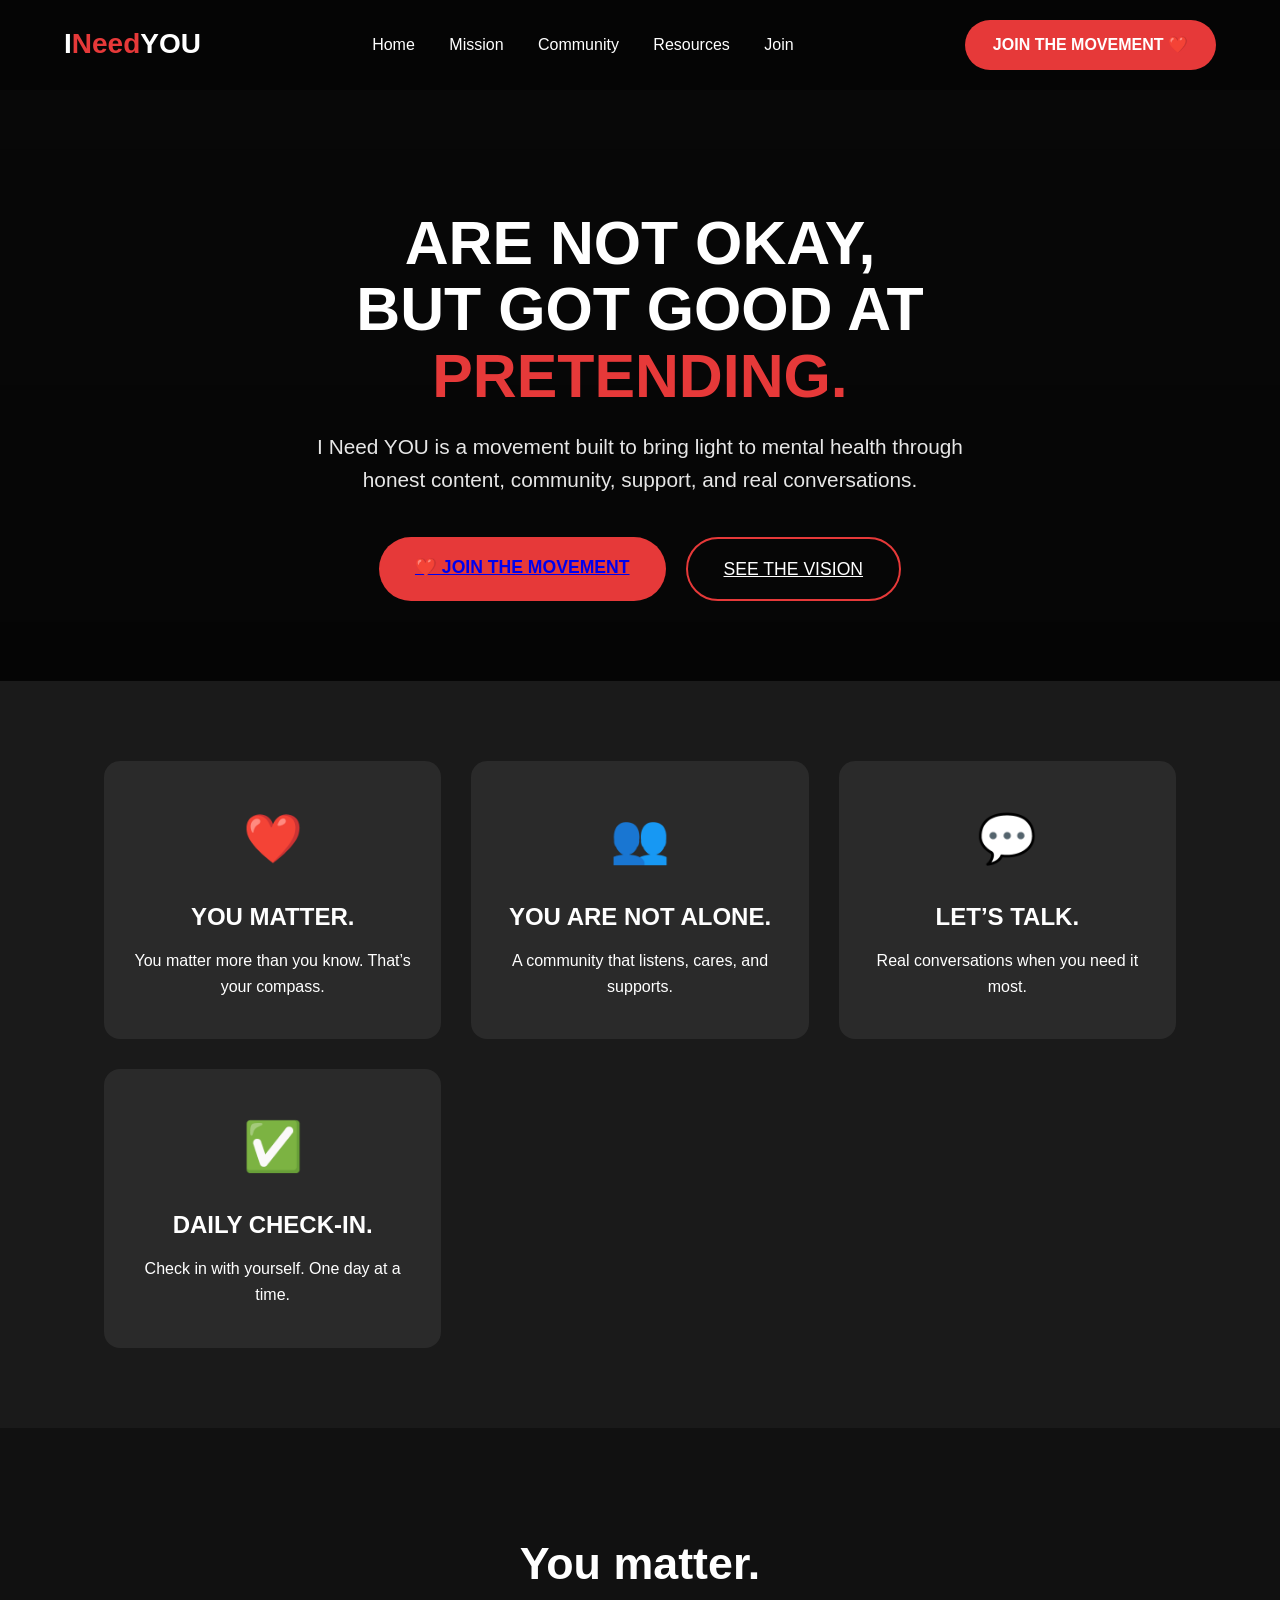
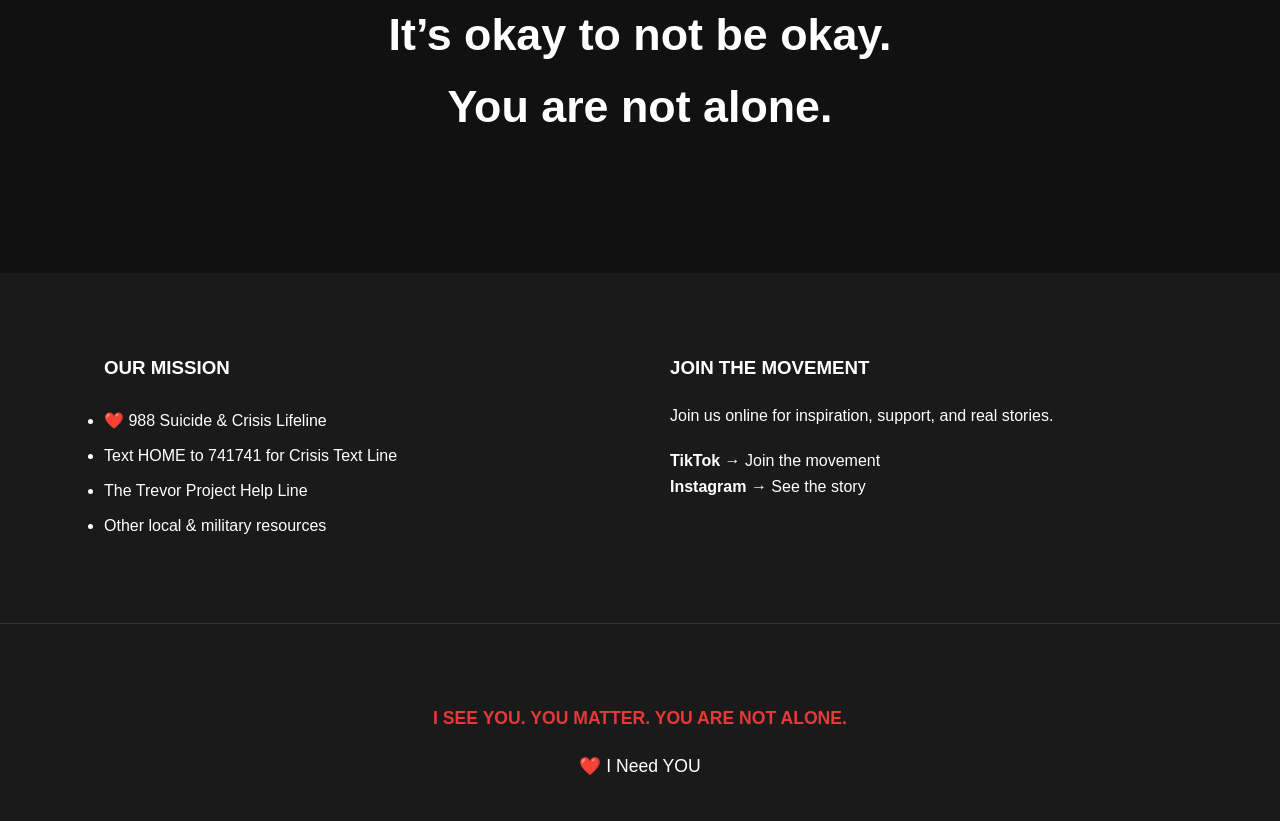
==== commit 256ab008: "Create index.html" ====
--- a/index.html
+++ b/index.html
@@ -1,106 +1,238 @@
 <!DOCTYPE html>
 <html lang="en">
 <head>
-    <meta charset="UTF-8">
-    <meta name="viewport" content="width=device-width, initial-scale=1.0">
-    <title>I Need YOU • Mental Health Movement</title>
-    <link rel="stylesheet" href="styles.css">
-    <link rel="stylesheet" href="https://cdnjs.cloudflare.com/ajax/libs/font-awesome/6.5.0/css/all.min.css">
+  <meta charset="UTF-8">
+  <meta name="viewport" content="width=device-width, initial-scale=1.0">
+  <title>I Need YOU | Mental Health Movement</title>
+  <style>
+    :root {
+      --red: #e63939;
+      --dark: #1a1a1a;
+      --gray: #f1f1f1;
+    }
+    * { margin: 0; padding: 0; box-sizing: border-box; }
+    body {
+      font-family: 'Helvetica Neue', Arial, sans-serif;
+      background: var(--dark);
+      color: white;
+      line-height: 1.6;
+    }
+    header {
+      padding: 20px 5%;
+      display: flex;
+      justify-content: space-between;
+      align-items: center;
+      background: rgba(0,0,0,0.8);
+      position: sticky;
+      top: 0;
+      z-index: 100;
+    }
+    .logo {
+      font-size: 28px;
+      font-weight: bold;
+    }
+    .logo span { color: var(--red); }
+    nav a {
+      color: white;
+      margin: 0 15px;
+      text-decoration: none;
+      font-weight: 500;
+    }
+    .cta-button {
+      background: var(--red);
+      color: white;
+      padding: 12px 28px;
+      border-radius: 50px;
+      font-weight: bold;
+      text-decoration: none;
+      display: inline-block;
+    }
+
+    .hero {
+      padding: 120px 5% 80px;
+      text-align: center;
+      background: linear-gradient(rgba(0,0,0,0.7), rgba(0,0,0,0.8)), #1a1a1a;
+      position: relative;
+    }
+    .hero h1 {
+      font-size: 3.8rem;
+      line-height: 1.1;
+      margin-bottom: 20px;
+    }
+    .hero h1 span { color: var(--red); }
+    .hero p {
+      font-size: 1.3rem;
+      max-width: 700px;
+      margin: 0 auto 40px;
+      opacity: 0.9;
+    }
+    .hero-buttons {
+      display: flex;
+      gap: 20px;
+      justify-content: center;
+      flex-wrap: wrap;
+    }
+    .btn-primary {
+      background: var(--red);
+      padding: 16px 36px;
+      border-radius: 50px;
+      font-size: 1.1rem;
+      font-weight: bold;
+    }
+    .btn-secondary {
+      background: transparent;
+      border: 2px solid var(--red);
+      color: white;
+      padding: 16px 36px;
+      border-radius: 50px;
+      font-size: 1.1rem;
+    }
+
+    .values {
+      padding: 80px 5%;
+      display: grid;
+      grid-template-columns: repeat(auto-fit, minmax(280px, 1fr));
+      gap: 30px;
+      max-width: 1200px;
+      margin: 0 auto;
+    }
+    .value-card {
+      background: #2a2a2a;
+      padding: 40px 30px;
+      border-radius: 16px;
+      text-align: center;
+      transition: transform 0.3s;
+    }
+    .value-card:hover { transform: translateY(-10px); }
+    .value-card .icon {
+      font-size: 3rem;
+      margin-bottom: 20px;
+    }
+    .value-card h3 {
+      font-size: 1.5rem;
+      margin-bottom: 12px;
+    }
+
+    .statement {
+      padding: 100px 5%;
+      text-align: center;
+      background: #111;
+    }
+    .statement h2 {
+      font-size: 2.8rem;
+      max-width: 800px;
+      margin: 0 auto 30px;
+    }
+    .statement p {
+      font-size: 1.4rem;
+      max-width: 600px;
+      margin: 0 auto;
+      opacity: 0.95;
+    }
+
+    .resources {
+      padding: 80px 5%;
+      background: #1a1a1a;
+      max-width: 1200px;
+      margin: 0 auto;
+    }
+    .resources-grid {
+      display: grid;
+      grid-template-columns: 1fr 1fr;
+      gap: 60px;
+    }
+    .footer {
+      text-align: center;
+      padding: 60px 20px 40px;
+      font-size: 1.1rem;
+      border-top: 1px solid #333;
+    }
+    .footer .tagline {
+      color: var(--red);
+      font-weight: bold;
+      margin: 20px 0;
+    }
+
+    @media (max-width: 768px) {
+      .hero h1 { font-size: 2.8rem; }
+      .resources-grid { grid-template-columns: 1fr; }
+    }
+  </style>
 </head>
 <body>
-    <!-- Navigation -->
+
+  <header>
+    <div class="logo">I<span>Need</span>YOU</div>
     <nav>
-        <div class="logo">
-            <span class="heart">❤️</span> <span class="white">I</span><span class="red">Need</span><span class="white">YOU</span>
-        </div>
-        <div class="nav-links">
-            <a href="#home">HOME</a>
-            <a href="#mission">MISSION</a>
-            <a href="#community">COMMUNITY</a>
-            <a href="#resources">RESOURCES</a>
-            <a href="#join">JOIN</a>
-        </div>
-        <a href="#join" class="join-btn">JOIN THE MOVEMENT ❤️</a>
+      <a href="#">Home</a>
+      <a href="#">Mission</a>
+      <a href="#">Community</a>
+      <a href="#">Resources</a>
+      <a href="#">Join</a>
     </nav>
-
-    <!-- Hero Section -->
-    <section id="home" class="hero">
-        <div class="hero-content">
-            <h1>FOR THE PEOPLE WHO<br>ARE <span class="red">NOT OKAY</span>,<br>BUT GOT GOOD AT<br><span class="red">PRETENDING.</span></h1>
-            <p class="tagline">I Need YOU is a movement built to bring light to mental health through honest content, community, support, and real conversations.</p>
-            
-            <div class="cta-buttons">
-                <a href="#join" class="btn primary">❤️ JOIN THE MOVEMENT</a>
-                <a href="#vision" class="btn secondary">SEE THE VISION</a>
-            </div>
-        </div>
-
-        <!-- Phone Mockups -->
-        <div class="phones">
-            <img src="https://via.placeholder.com/300x600/111/fff?text=INeedYOU+App+Mockup+1" alt="I Need YOU App" class="phone">
-            <img src="https://via.placeholder.com/300x600/111/fff?text=Talk+Screen" alt="Talk Screen" class="phone">
-        </div>
-
-        <div class="door-overlay"></div>
-    </section>
-
-    <!-- Core Messages -->
-    <section class="messages">
-        <div class="card">
-            <i class="fas fa-heart"></i>
-            <h3>YOU MATTER.</h3>
-            <p>You matter more than you know. That’s your compass.</p>
-        </div>
-        <div class="card">
-            <i class="fas fa-users"></i>
-            <h3>YOU ARE NOT ALONE.</h3>
-            <p>A community that listens, cares, and supports.</p>
-        </div>
-        <div class="card">
-            <i class="fas fa-comment"></i>
-            <h3>LET'S TALK.</h3>
-            <p>Real conversations when you need it most.</p>
-        </div>
-        <div class="card">
-            <i class="fas fa-clipboard-check"></i>
-            <h3>DAILY CHECK-IN.</h3>
-            <p>Check in with yourself. One day at a time.</p>
-        </div>
-    </section>
-
-    <!-- Big Statement -->
-    <section class="big-statement">
-        <div class="logo-big">I<span class="red">Need</span>YOU</div>
-        <p class="powerful">You matter.<br>It’s okay to not be okay.<br>You are not alone.</p>
-    </section>
-
-    <!-- Mission + Resources -->
-    <section id="mission" class="mission">
-        <div class="left">
-            <h2>OUR MISSION</h2>
-            <ul>
-                <li>❤️ 988 Suicide & Crisis Lifeline</li>
-                <li>Text HOME to 741741 for Crisis Text Line</li>
-                <li>The Trevor Project Help Line</li>
-                <li>Other local & military resources</li>
-            </ul>
-        </div>
-        <div class="right">
-            <h2>JOIN THE MOVEMENT</h2>
-            <p>Join us online for inspiration, support, and real stories.</p>
-            <div class="social-btns">
-                <a href="#" class="social-btn tiktok">TikTok → Join the movement</a>
-                <a href="#" class="social-btn instagram">Instagram → See the story</a>
-            </div>
-        </div>
-    </section>
-
-    <!-- Footer -->
-    <footer>
-        <p>I SEE YOU. <span class="red">YOU MATTER.</span> <span class="red">YOU ARE NOT ALONE.</span></p>
-        <div class="logo-small">❤️ I Need YOU</div>
-    </footer>
-
-    <script src="script.js"></script>
+    <a href="#" class="cta-button">JOIN THE MOVEMENT ❤️</a>
+  </header>
+
+  <section class="hero">
+    <h1>ARE NOT OKAY,<br>BUT GOT GOOD AT<br><span>PRETENDING.</span></h1>
+    <p>I Need YOU is a movement built to bring light to mental health through honest content, community, support, and real conversations.</p>
+    <div class="hero-buttons">
+      <a href="#" class="btn-primary">❤️ JOIN THE MOVEMENT</a>
+      <a href="#" class="btn-secondary">SEE THE VISION</a>
+    </div>
+  </section>
+
+  <section class="values">
+    <div class="value-card">
+      <div class="icon">❤️</div>
+      <h3>YOU MATTER.</h3>
+      <p>You matter more than you know. That’s your compass.</p>
+    </div>
+    <div class="value-card">
+      <div class="icon">👥</div>
+      <h3>YOU ARE NOT ALONE.</h3>
+      <p>A community that listens, cares, and supports.</p>
+    </div>
+    <div class="value-card">
+      <div class="icon">💬</div>
+      <h3>LET’S TALK.</h3>
+      <p>Real conversations when you need it most.</p>
+    </div>
+    <div class="value-card">
+      <div class="icon">✅</div>
+      <h3>DAILY CHECK-IN.</h3>
+      <p>Check in with yourself. One day at a time.</p>
+    </div>
+  </section>
+
+  <section class="statement">
+    <h2>You matter.<br>It’s okay to not be okay.<br>You are not alone.</h2>
+  </section>
+
+  <section class="resources">
+    <div class="resources-grid">
+      <div>
+        <h3>OUR MISSION</h3>
+        <ul style="margin-top:20px; line-height:2.2;">
+          <li>❤️ 988 Suicide & Crisis Lifeline</li>
+          <li>Text HOME to 741741 for Crisis Text Line</li>
+          <li>The Trevor Project Help Line</li>
+          <li>Other local & military resources</li>
+        </ul>
+      </div>
+      <div>
+        <h3>JOIN THE MOVEMENT</h3>
+        <p style="margin:20px 0;">Join us online for inspiration, support, and real stories.</p>
+        <p><strong>TikTok</strong> → Join the movement</p>
+        <p><strong>Instagram</strong> → See the story</p>
+      </div>
+    </div>
+  </section>
+
+  <footer class="footer">
+    <p class="tagline">I SEE YOU. YOU MATTER. YOU ARE NOT ALONE.</p>
+    <p>❤️ I Need YOU</p>
+  </footer>
+
 </body>
 </html>
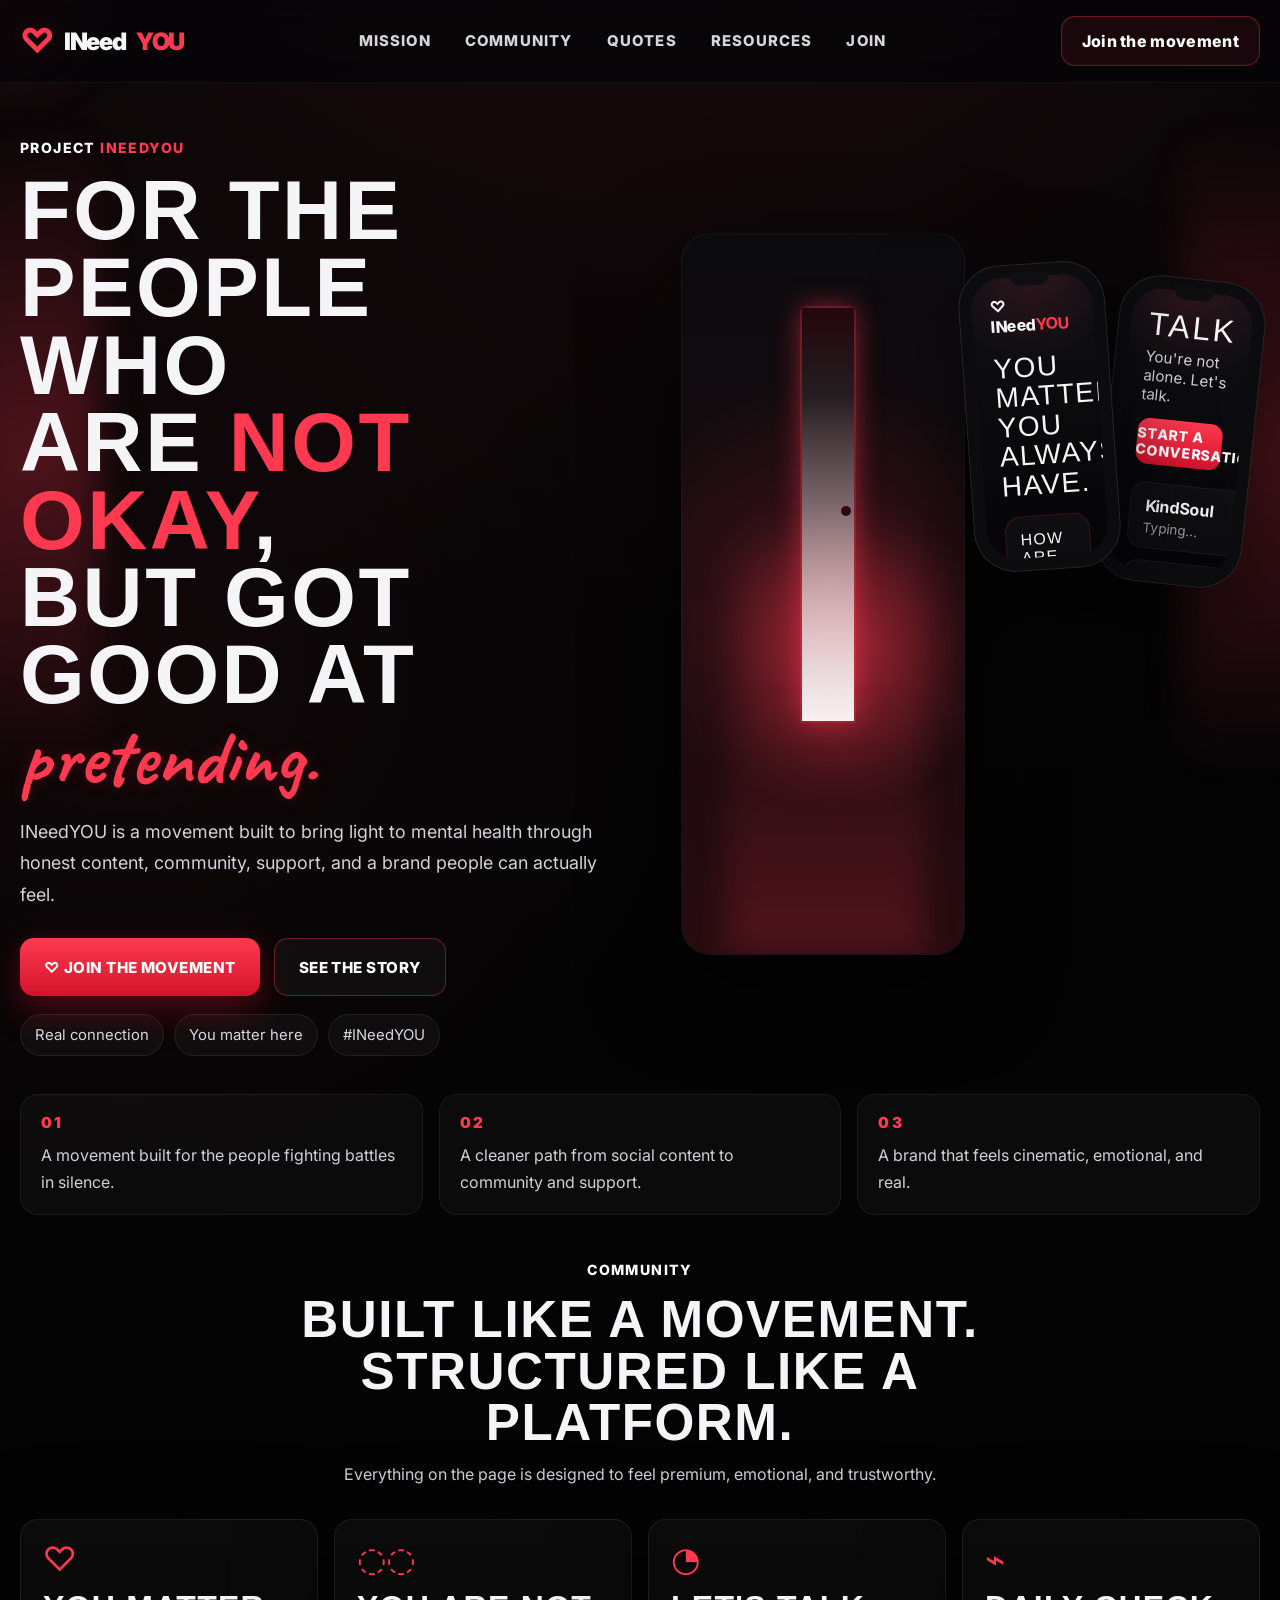
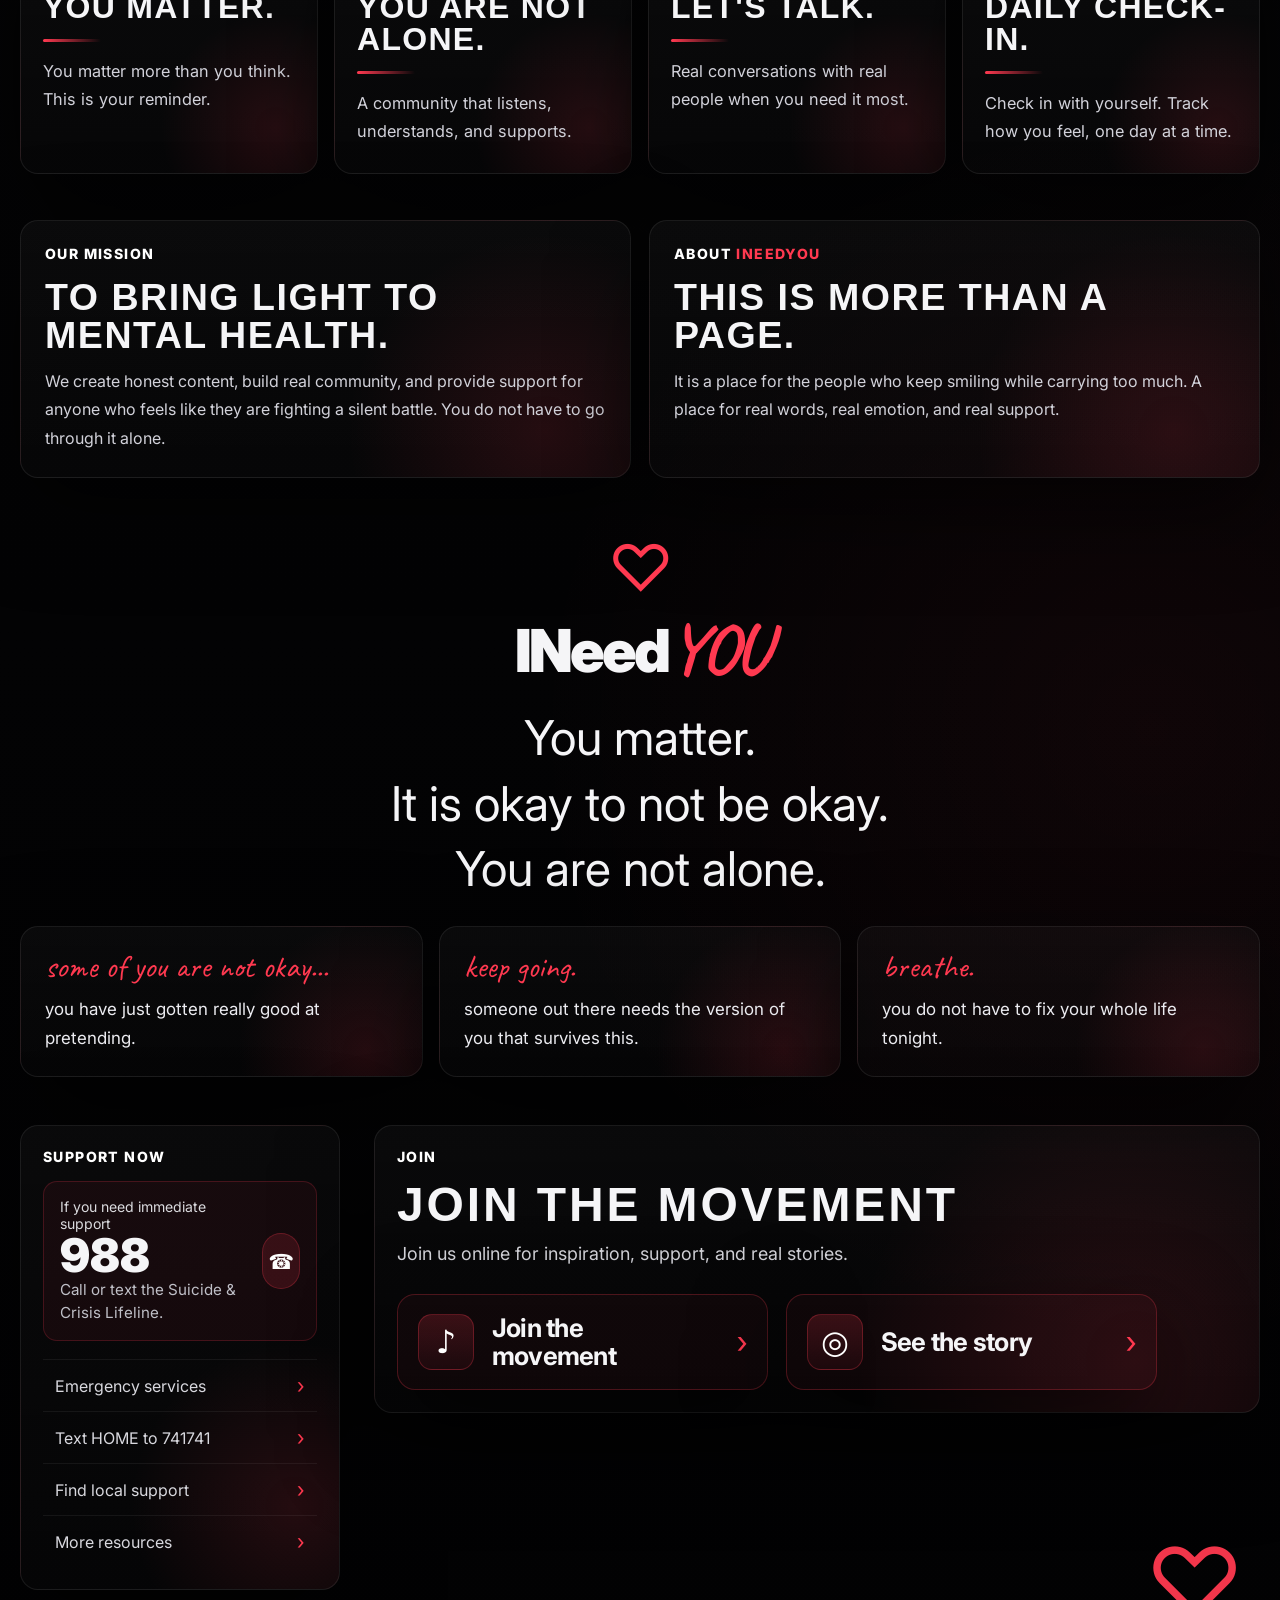
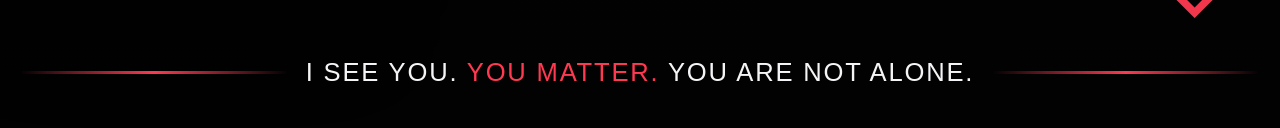
==== commit e6be46e1: "Add files via upload" ====
--- a/index.html
+++ b/index.html
@@ -1,238 +1,302 @@
 <!DOCTYPE html>
 <html lang="en">
 <head>
-  <meta charset="UTF-8">
-  <meta name="viewport" content="width=device-width, initial-scale=1.0">
-  <title>I Need YOU | Mental Health Movement</title>
-  <style>
-    :root {
-      --red: #e63939;
-      --dark: #1a1a1a;
-      --gray: #f1f1f1;
-    }
-    * { margin: 0; padding: 0; box-sizing: border-box; }
-    body {
-      font-family: 'Helvetica Neue', Arial, sans-serif;
-      background: var(--dark);
-      color: white;
-      line-height: 1.6;
-    }
-    header {
-      padding: 20px 5%;
-      display: flex;
-      justify-content: space-between;
-      align-items: center;
-      background: rgba(0,0,0,0.8);
-      position: sticky;
-      top: 0;
-      z-index: 100;
-    }
-    .logo {
-      font-size: 28px;
-      font-weight: bold;
-    }
-    .logo span { color: var(--red); }
-    nav a {
-      color: white;
-      margin: 0 15px;
-      text-decoration: none;
-      font-weight: 500;
-    }
-    .cta-button {
-      background: var(--red);
-      color: white;
-      padding: 12px 28px;
-      border-radius: 50px;
-      font-weight: bold;
-      text-decoration: none;
-      display: inline-block;
-    }
-
-    .hero {
-      padding: 120px 5% 80px;
-      text-align: center;
-      background: linear-gradient(rgba(0,0,0,0.7), rgba(0,0,0,0.8)), #1a1a1a;
-      position: relative;
-    }
-    .hero h1 {
-      font-size: 3.8rem;
-      line-height: 1.1;
-      margin-bottom: 20px;
-    }
-    .hero h1 span { color: var(--red); }
-    .hero p {
-      font-size: 1.3rem;
-      max-width: 700px;
-      margin: 0 auto 40px;
-      opacity: 0.9;
-    }
-    .hero-buttons {
-      display: flex;
-      gap: 20px;
-      justify-content: center;
-      flex-wrap: wrap;
-    }
-    .btn-primary {
-      background: var(--red);
-      padding: 16px 36px;
-      border-radius: 50px;
-      font-size: 1.1rem;
-      font-weight: bold;
-    }
-    .btn-secondary {
-      background: transparent;
-      border: 2px solid var(--red);
-      color: white;
-      padding: 16px 36px;
-      border-radius: 50px;
-      font-size: 1.1rem;
-    }
-
-    .values {
-      padding: 80px 5%;
-      display: grid;
-      grid-template-columns: repeat(auto-fit, minmax(280px, 1fr));
-      gap: 30px;
-      max-width: 1200px;
-      margin: 0 auto;
-    }
-    .value-card {
-      background: #2a2a2a;
-      padding: 40px 30px;
-      border-radius: 16px;
-      text-align: center;
-      transition: transform 0.3s;
-    }
-    .value-card:hover { transform: translateY(-10px); }
-    .value-card .icon {
-      font-size: 3rem;
-      margin-bottom: 20px;
-    }
-    .value-card h3 {
-      font-size: 1.5rem;
-      margin-bottom: 12px;
-    }
-
-    .statement {
-      padding: 100px 5%;
-      text-align: center;
-      background: #111;
-    }
-    .statement h2 {
-      font-size: 2.8rem;
-      max-width: 800px;
-      margin: 0 auto 30px;
-    }
-    .statement p {
-      font-size: 1.4rem;
-      max-width: 600px;
-      margin: 0 auto;
-      opacity: 0.95;
-    }
-
-    .resources {
-      padding: 80px 5%;
-      background: #1a1a1a;
-      max-width: 1200px;
-      margin: 0 auto;
-    }
-    .resources-grid {
-      display: grid;
-      grid-template-columns: 1fr 1fr;
-      gap: 60px;
-    }
-    .footer {
-      text-align: center;
-      padding: 60px 20px 40px;
-      font-size: 1.1rem;
-      border-top: 1px solid #333;
-    }
-    .footer .tagline {
-      color: var(--red);
-      font-weight: bold;
-      margin: 20px 0;
-    }
-
-    @media (max-width: 768px) {
-      .hero h1 { font-size: 2.8rem; }
-      .resources-grid { grid-template-columns: 1fr; }
-    }
-  </style>
+  <meta charset="UTF-8" />
+  <meta name="viewport" content="width=device-width, initial-scale=1.0" />
+  <title>INeedYOU</title>
+  <meta name="description" content="INeedYOU — a cinematic movement for people who feel alone, unheard, or overwhelmed." />
+  <link rel="preconnect" href="https://fonts.googleapis.com">
+  <link rel="preconnect" href="https://fonts.gstatic.com" crossorigin>
+  <link href="https://fonts.googleapis.com/css2?family=Inter:wght@400;500;600;700;800;900&family=Oswald:wght@500;600;700&family=Caveat:wght@700&display=swap" rel="stylesheet">
+  <link rel="stylesheet" href="styles.css?v=10" />
 </head>
 <body>
-
-  <header>
-    <div class="logo">I<span>Need</span>YOU</div>
-    <nav>
-      <a href="#">Home</a>
-      <a href="#">Mission</a>
-      <a href="#">Community</a>
-      <a href="#">Resources</a>
-      <a href="#">Join</a>
-    </nav>
-    <a href="#" class="cta-button">JOIN THE MOVEMENT ❤️</a>
+  <div class="bg-grid"></div>
+  <div class="ambient ambient-left"></div>
+  <div class="ambient ambient-right"></div>
+  <div class="cursor-glow"></div>
+
+  <header class="site-header">
+    <div class="container nav">
+      <a href="#top" class="logo" aria-label="INeedYOU home">
+        <span class="logo-heart">♡</span>
+        <span class="logo-word">INeed</span>
+        <span class="logo-you">YOU</span>
+      </a>
+
+      <button class="menu-toggle" aria-label="Toggle navigation" aria-expanded="false">☰</button>
+
+      <nav class="nav-links" id="site-nav">
+        <a href="#mission">Mission</a>
+        <a href="#community">Community</a>
+        <a href="#quotes">Quotes</a>
+        <a href="#resources">Resources</a>
+        <a href="#join">Join</a>
+      </nav>
+
+      <a href="#join" class="nav-cta">Join the movement</a>
+    </div>
   </header>
 
-  <section class="hero">
-    <h1>ARE NOT OKAY,<br>BUT GOT GOOD AT<br><span>PRETENDING.</span></h1>
-    <p>I Need YOU is a movement built to bring light to mental health through honest content, community, support, and real conversations.</p>
-    <div class="hero-buttons">
-      <a href="#" class="btn-primary">❤️ JOIN THE MOVEMENT</a>
-      <a href="#" class="btn-secondary">SEE THE VISION</a>
+  <main id="top">
+    <section class="hero">
+      <div class="container hero-grid">
+        <div class="hero-copy reveal">
+          <div class="eyebrow">PROJECT <span>INeedYOU</span></div>
+
+          <h1>
+            FOR THE PEOPLE WHO
+            <span class="line-break">ARE <span class="red">NOT OKAY</span>,</span>
+            <span class="line-break">BUT GOT GOOD AT</span>
+            <span class="script">pretending.</span>
+          </h1>
+
+          <p class="hero-text">
+            INeedYOU is a movement built to bring light to mental health through honest content,
+            community, support, and a brand people can actually feel.
+          </p>
+
+          <div class="hero-actions">
+            <a href="#join" class="btn btn-primary">♡ Join the movement</a>
+            <a href="#quotes" class="btn btn-secondary">See the story</a>
+          </div>
+
+          <div class="hero-badges">
+            <span>Real connection</span>
+            <span>You matter here</span>
+            <span>#INeedYOU</span>
+          </div>
+        </div>
+
+        <div class="hero-visual reveal">
+          <div class="hero-door-card">
+            <div class="door-glow"></div>
+            <div class="door-frame">
+              <div class="door"></div>
+            </div>
+            <div class="door-reflection"></div>
+          </div>
+
+          <div class="hero-phones">
+            <div class="phone phone-main">
+              <div class="phone-screen">
+                <div class="phone-brand">♡ <span>INeed</span><strong>YOU</strong></div>
+                <div class="phone-copy">YOU MATTER.<br>YOU ALWAYS HAVE.</div>
+
+                <div class="mini-card">
+                  <div class="mini-label">HOW ARE YOU</div>
+                  <div class="mini-highlight">REALLY FEELING?</div>
+                  <div class="mood-grid">
+                    <span>1</span><span>2</span><span>3</span><span>4</span><span class="live">5</span>
+                    <span>6</span><span>7</span><span>8</span><span>9</span><span>10</span>
+                  </div>
+                </div>
+
+                <div class="mini-card">
+                  <div class="mini-label">WHAT'S ON YOUR MIND?</div>
+                  <div class="mini-input">Write something (optional)... <em>♡</em></div>
+                </div>
+
+                <a href="#join" class="phone-btn">Save check-in</a>
+
+                <div class="tabbar">
+                  <span class="active">Home</span>
+                  <span>Community</span>
+                  <span>Talk</span>
+                  <span>Resources</span>
+                </div>
+              </div>
+            </div>
+
+            <div class="phone phone-secondary">
+              <div class="phone-screen">
+                <div class="talk-title">TALK</div>
+                <div class="talk-sub">You're not alone. Let's talk.</div>
+                <a href="#join" class="phone-btn alt">Start a conversation</a>
+
+                <div class="chat-list">
+                  <div class="chat-item"><strong>KindSoul</strong><span>Typing...</span></div>
+                  <div class="chat-item"><strong>RealOne</strong><span>You: Thank you</span></div>
+                  <div class="chat-item"><strong>StrongerTogether</strong><span>You: I appreciate you</span></div>
+                  <div class="chat-item"><strong>BeKind</strong><span>You: Means a lot</span></div>
+                </div>
+
+                <div class="tabbar">
+                  <span>Home</span>
+                  <span class="active">Talk</span>
+                  <span>Check-In</span>
+                  <span>Resources</span>
+                </div>
+              </div>
+            </div>
+          </div>
+        </div>
+      </div>
+    </section>
+
+    <section class="metrics reveal">
+      <div class="container metrics-grid">
+        <div class="metric-card">
+          <div class="metric-number">01</div>
+          <div class="metric-text">A movement built for the people fighting battles in silence.</div>
+        </div>
+        <div class="metric-card">
+          <div class="metric-number">02</div>
+          <div class="metric-text">A cleaner path from social content to community and support.</div>
+        </div>
+        <div class="metric-card">
+          <div class="metric-number">03</div>
+          <div class="metric-text">A brand that feels cinematic, emotional, and real.</div>
+        </div>
+      </div>
+    </section>
+
+    <section class="feature-section" id="community">
+      <div class="container">
+        <div class="section-head reveal">
+          <div class="eyebrow">Community</div>
+          <h2>Built like a movement. Structured like a platform.</h2>
+          <p>Everything on the page is designed to feel premium, emotional, and trustworthy.</p>
+        </div>
+
+        <div class="feature-grid">
+          <article class="feature-card reveal">
+            <div class="feature-icon">♡</div>
+            <h3>YOU MATTER.</h3>
+            <div class="card-line"></div>
+            <p>You matter more than you think. This is your reminder.</p>
+          </article>
+
+          <article class="feature-card reveal">
+            <div class="feature-icon">◌◌</div>
+            <h3>YOU ARE NOT ALONE.</h3>
+            <div class="card-line"></div>
+            <p>A community that listens, understands, and supports.</p>
+          </article>
+
+          <article class="feature-card reveal">
+            <div class="feature-icon">◔</div>
+            <h3>LET'S TALK.</h3>
+            <div class="card-line"></div>
+            <p>Real conversations with real people when you need it most.</p>
+          </article>
+
+          <article class="feature-card reveal">
+            <div class="feature-icon">⌁</div>
+            <h3>DAILY CHECK-IN.</h3>
+            <div class="card-line"></div>
+            <p>Check in with yourself. Track how you feel, one day at a time.</p>
+          </article>
+        </div>
+      </div>
+    </section>
+
+    <section class="mission-section" id="mission">
+      <div class="container mission-grid">
+        <div class="mission-card reveal">
+          <div class="eyebrow">OUR MISSION</div>
+          <h2>TO BRING LIGHT TO MENTAL HEALTH.</h2>
+          <p>
+            We create honest content, build real community, and provide support for anyone who feels
+            like they are fighting a silent battle. You do not have to go through it alone.
+          </p>
+        </div>
+
+        <div class="mission-card reveal">
+          <div class="eyebrow">ABOUT <span>INeedYOU</span></div>
+          <h2>THIS IS MORE THAN A PAGE.</h2>
+          <p>
+            It is a place for the people who keep smiling while carrying too much.
+            A place for real words, real emotion, and real support.
+          </p>
+        </div>
+      </div>
+    </section>
+
+    <section class="quote-section" id="quotes">
+      <div class="container">
+        <div class="quote-hero reveal">
+          <div class="quote-logo">
+            <div class="quote-heart">♡</div>
+            <div class="quote-wordmark"><span>INeed</span><strong>YOU</strong></div>
+          </div>
+
+          <div class="quote-lines">
+            <p>You matter.</p>
+            <p>It is okay to not be okay.</p>
+            <p>You are not alone.</p>
+          </div>
+        </div>
+
+        <div class="quote-grid">
+          <article class="quote-card reveal">
+            <div class="quote-script">some of you are not okay...</div>
+            <div class="quote-body">you have just gotten really good at pretending.</div>
+          </article>
+          <article class="quote-card reveal">
+            <div class="quote-script">keep going.</div>
+            <div class="quote-body">someone out there needs the version of you that survives this.</div>
+          </article>
+          <article class="quote-card reveal">
+            <div class="quote-script">breathe.</div>
+            <div class="quote-body">you do not have to fix your whole life tonight.</div>
+          </article>
+        </div>
+      </div>
+    </section>
+
+    <section class="bottom-section">
+      <div class="container bottom-grid">
+        <div class="resource-card reveal" id="resources">
+          <div class="eyebrow">SUPPORT NOW</div>
+          <div class="resource-panel">
+            <div>
+              <div class="resource-mini">If you need immediate support</div>
+              <div class="resource-number">988</div>
+              <div class="resource-copy">Call or text the Suicide &amp; Crisis Lifeline.</div>
+            </div>
+            <div class="resource-phone">☎</div>
+          </div>
+
+          <div class="resource-item">Emergency services <span>›</span></div>
+          <div class="resource-item">Text HOME to 741741 <span>›</span></div>
+          <div class="resource-item">Find local support <span>›</span></div>
+          <div class="resource-item">More resources <span>›</span></div>
+        </div>
+
+        <div class="join-card reveal" id="join">
+          <div class="eyebrow">JOIN</div>
+          <h2>JOIN THE MOVEMENT</h2>
+          <p>Join us online for inspiration, support, and real stories.</p>
+
+          <div class="social-grid">
+            <a href="https://www.tiktok.com/@iineed..you" target="_blank" class="social-card">
+              <div class="social-icon">♪</div>
+              <div class="social-copy">Join the movement</div>
+              <div class="social-arrow">›</div>
+            </a>
+
+            <a href="https://www.instagram.com/ineedyou.global" target="_blank" class="social-card">
+              <div class="social-icon">◎</div>
+              <div class="social-copy">See the story</div>
+              <div class="social-arrow">›</div>
+            </a>
+          </div>
+        </div>
+      </div>
+
+      <div class="floating-heart">♡</div>
+    </section>
+  </main>
+
+  <footer class="site-footer">
+    <div class="container footer-inner">
+      <div class="footer-line"></div>
+      <p>I SEE YOU. <span>YOU MATTER.</span> YOU ARE NOT ALONE.</p>
+      <div class="footer-line"></div>
     </div>
-  </section>
-
-  <section class="values">
-    <div class="value-card">
-      <div class="icon">❤️</div>
-      <h3>YOU MATTER.</h3>
-      <p>You matter more than you know. That’s your compass.</p>
-    </div>
-    <div class="value-card">
-      <div class="icon">👥</div>
-      <h3>YOU ARE NOT ALONE.</h3>
-      <p>A community that listens, cares, and supports.</p>
-    </div>
-    <div class="value-card">
-      <div class="icon">💬</div>
-      <h3>LET’S TALK.</h3>
-      <p>Real conversations when you need it most.</p>
-    </div>
-    <div class="value-card">
-      <div class="icon">✅</div>
-      <h3>DAILY CHECK-IN.</h3>
-      <p>Check in with yourself. One day at a time.</p>
-    </div>
-  </section>
-
-  <section class="statement">
-    <h2>You matter.<br>It’s okay to not be okay.<br>You are not alone.</h2>
-  </section>
-
-  <section class="resources">
-    <div class="resources-grid">
-      <div>
-        <h3>OUR MISSION</h3>
-        <ul style="margin-top:20px; line-height:2.2;">
-          <li>❤️ 988 Suicide & Crisis Lifeline</li>
-          <li>Text HOME to 741741 for Crisis Text Line</li>
-          <li>The Trevor Project Help Line</li>
-          <li>Other local & military resources</li>
-        </ul>
-      </div>
-      <div>
-        <h3>JOIN THE MOVEMENT</h3>
-        <p style="margin:20px 0;">Join us online for inspiration, support, and real stories.</p>
-        <p><strong>TikTok</strong> → Join the movement</p>
-        <p><strong>Instagram</strong> → See the story</p>
-      </div>
-    </div>
-  </section>
-
-  <footer class="footer">
-    <p class="tagline">I SEE YOU. YOU MATTER. YOU ARE NOT ALONE.</p>
-    <p>❤️ I Need YOU</p>
   </footer>
 
+  <script src="script.js?v=10"></script>
 </body>
 </html>
--- a/styles.css
+++ b/styles.css
@@ -0,0 +1,938 @@
+
+:root{
+  --bg:#040404;
+  --bg-soft:#09090b;
+  --panel:rgba(255,255,255,.04);
+  --panel-2:rgba(255,255,255,.06);
+  --line:rgba(255,255,255,.08);
+  --line-strong:rgba(255,255,255,.14);
+  --text:#f5f5f7;
+  --muted:#b6b6bf;
+  --muted-2:#8e8e97;
+  --red:#d3132b;
+  --red-2:#ff3950;
+  --glow:0 0 40px rgba(255,57,80,.22);
+  --shadow:0 30px 90px rgba(0,0,0,.58);
+  --radius:22px;
+  --radius-lg:28px;
+  --max:1380px;
+}
+
+*{box-sizing:border-box}
+html{scroll-behavior:smooth}
+body{
+  margin:0;
+  font-family:Inter,system-ui,-apple-system,BlinkMacSystemFont,"Segoe UI",sans-serif;
+  color:var(--text);
+  background:
+    radial-gradient(circle at 50% -10%, rgba(255,57,80,.10), transparent 26%),
+    radial-gradient(circle at 10% 20%, rgba(255,57,80,.05), transparent 20%),
+    radial-gradient(circle at 90% 70%, rgba(255,57,80,.05), transparent 24%),
+    linear-gradient(180deg, #050506 0%, #020203 100%);
+  overflow-x:hidden;
+}
+a{text-decoration:none;color:inherit}
+img{max-width:100%;display:block}
+button{font:inherit}
+.container{
+  width:min(var(--max), calc(100% - 40px));
+  margin:0 auto;
+  position:relative;
+  z-index:2;
+}
+
+/* ambient */
+.bg-grid{
+  position:fixed;
+  inset:0;
+  pointer-events:none;
+  z-index:0;
+  opacity:.07;
+  background-image:
+    linear-gradient(rgba(255,255,255,.08) 1px, transparent 1px),
+    linear-gradient(90deg, rgba(255,255,255,.08) 1px, transparent 1px);
+  background-size:48px 48px;
+  mask-image:radial-gradient(circle at center, black 35%, transparent 85%);
+}
+.ambient{
+  position:fixed;
+  top:0;
+  bottom:0;
+  width:140px;
+  pointer-events:none;
+  z-index:0;
+  background:radial-gradient(circle at center, rgba(255,57,80,.28), rgba(255,57,80,0) 72%);
+  filter:blur(18px);
+  animation:ambientPulse 5s ease-in-out infinite;
+}
+.ambient-left{left:-40px}
+.ambient-right{right:-40px}
+.cursor-glow{
+  position:fixed;
+  width:260px;
+  height:260px;
+  border-radius:999px;
+  pointer-events:none;
+  z-index:0;
+  background:radial-gradient(circle, rgba(255,57,80,.12), rgba(255,57,80,0) 72%);
+  filter:blur(12px);
+  transform:translate(-50%,-50%);
+}
+@keyframes ambientPulse{
+  0%,100%{opacity:.62}
+  50%{opacity:1}
+}
+
+/* header */
+.site-header{
+  position:sticky;
+  top:0;
+  z-index:50;
+  backdrop-filter:blur(14px);
+  background:rgba(5,5,7,.72);
+  border-bottom:1px solid rgba(255,255,255,.05);
+}
+.nav{
+  min-height:82px;
+  display:grid;
+  grid-template-columns:auto 1fr auto;
+  align-items:center;
+  gap:28px;
+}
+.logo{
+  display:flex;
+  align-items:center;
+  gap:10px;
+  font-size:1.5rem;
+  font-weight:900;
+  letter-spacing:-.05em;
+  white-space:nowrap;
+}
+.logo-heart{
+  color:var(--red-2);
+  font-size:2.15rem;
+  line-height:1;
+  text-shadow:var(--glow);
+}
+.logo-word{color:#f6f6f8}
+.logo-you{color:var(--red-2)}
+.menu-toggle{
+  display:none;
+  background:rgba(255,255,255,.04);
+  border:1px solid var(--line);
+  color:#fff;
+  width:48px;
+  height:48px;
+  border-radius:14px;
+}
+.nav-links{
+  display:flex;
+  justify-content:center;
+  align-items:center;
+  gap:34px;
+}
+.nav-links a{
+  position:relative;
+  color:#d5d5dc;
+  font-size:.93rem;
+  font-weight:800;
+  letter-spacing:.08em;
+  text-transform:uppercase;
+  transition:color .2s ease;
+}
+.nav-links a:hover{color:#fff}
+.nav-cta{
+  display:inline-flex;
+  align-items:center;
+  justify-content:center;
+  min-height:50px;
+  padding:0 20px;
+  border-radius:14px;
+  border:1px solid rgba(255,57,80,.35);
+  background:rgba(255,57,80,.08);
+  color:#fff;
+  font-weight:800;
+  letter-spacing:.02em;
+  box-shadow:inset 0 0 0 1px rgba(255,57,80,.05);
+}
+
+/* hero */
+.hero{
+  padding:56px 0 32px;
+}
+.hero-grid{
+  display:grid;
+  grid-template-columns:minmax(0,1.02fr) minmax(0,.98fr);
+  gap:34px;
+  align-items:center;
+}
+.eyebrow{
+  margin:0 0 16px;
+  color:#fff;
+  font-size:.88rem;
+  font-weight:800;
+  letter-spacing:.10em;
+  text-transform:uppercase;
+}
+.eyebrow span{color:var(--red-2)}
+.hero h1{
+  margin:0;
+  font-family:Oswald, Impact, sans-serif;
+  font-size:clamp(3.1rem, 6.5vw, 6.4rem);
+  line-height:.93;
+  letter-spacing:.03em;
+  text-transform:uppercase;
+  max-width:11ch;
+}
+.line-break{display:block}
+.red{color:var(--red-2)}
+.script{
+  display:block;
+  margin-top:8px;
+  font-family:Caveat,cursive;
+  text-transform:none;
+  letter-spacing:0;
+  color:var(--red-2);
+  font-size:.94em;
+  line-height:.9;
+  text-shadow:0 0 16px rgba(255,57,80,.18);
+}
+.hero-text{
+  max-width:600px;
+  margin:24px 0 28px;
+  font-size:1.12rem;
+  line-height:1.75;
+  color:#d2d2da;
+}
+.hero-actions{
+  display:flex;
+  flex-wrap:wrap;
+  gap:14px;
+  margin-bottom:18px;
+}
+.btn{
+  display:inline-flex;
+  align-items:center;
+  justify-content:center;
+  min-height:58px;
+  padding:0 24px;
+  border-radius:14px;
+  font-weight:800;
+  font-size:.95rem;
+  letter-spacing:.03em;
+  text-transform:uppercase;
+  transition:transform .2s ease, box-shadow .2s ease, border-color .2s ease;
+}
+.btn:hover{transform:translateY(-2px)}
+.btn-primary{
+  color:#fff;
+  background:linear-gradient(180deg, var(--red-2), var(--red));
+  box-shadow:0 18px 34px rgba(211,19,43,.26), 0 0 24px rgba(255,57,80,.12);
+}
+.btn-secondary{
+  color:#fff;
+  background:rgba(255,255,255,.035);
+  border:1px solid rgba(255,57,80,.38);
+}
+.hero-badges{
+  display:flex;
+  flex-wrap:wrap;
+  gap:10px;
+}
+.hero-badges span{
+  padding:11px 14px;
+  border-radius:999px;
+  background:rgba(255,255,255,.035);
+  border:1px solid var(--line);
+  color:#d7d7dd;
+  font-size:.93rem;
+}
+.hero-visual{
+  position:relative;
+  min-height:760px;
+}
+.hero-door-card{
+  position:absolute;
+  inset:2% auto 3% 2%;
+  width:48%;
+  border-radius:var(--radius-lg);
+  overflow:hidden;
+  background:
+    radial-gradient(circle at center, rgba(255,57,80,.18), rgba(255,57,80,0) 56%),
+    linear-gradient(180deg, #0b0b0e, #040405 100%);
+  border:1px solid rgba(255,255,255,.05);
+  box-shadow:var(--shadow);
+}
+.hero-door-card::before{
+  content:"";
+  position:absolute;
+  inset:0;
+  background:linear-gradient(180deg, transparent 0%, rgba(255,57,80,.08) 58%, rgba(255,57,80,.14) 100%);
+}
+.door-glow{
+  position:absolute;
+  inset:auto 8% 18% 18%;
+  height:48%;
+  background:radial-gradient(circle, rgba(255,57,80,.56), rgba(255,57,80,0) 72%);
+  filter:blur(18px);
+  animation:doorGlow 3.8s ease-in-out infinite;
+}
+.door-frame{
+  position:absolute;
+  left:42%;
+  top:10%;
+  width:20%;
+  height:58%;
+  border:2px solid rgba(255,57,80,.20);
+  border-radius:6px 6px 0 0;
+}
+.door{
+  position:absolute;
+  inset:0;
+  background:linear-gradient(180deg, #24070c 0%, rgba(255,255,255,.08) 22%, rgba(255,255,255,.96) 100%);
+  box-shadow:0 0 28px rgba(255,57,80,.55);
+}
+.door::after{
+  content:"";
+  position:absolute;
+  right:7%;
+  top:48%;
+  width:10px;
+  height:10px;
+  border-radius:999px;
+  background:#30070d;
+}
+.door-reflection{
+  position:absolute;
+  left:16%;
+  right:14%;
+  bottom:0;
+  height:34%;
+  background:linear-gradient(180deg, rgba(255,57,80,.03), rgba(255,57,80,.20));
+  filter:blur(16px);
+}
+@keyframes doorGlow{
+  0%,100%{opacity:.72;transform:scale(1)}
+  50%{opacity:1;transform:scale(1.04)}
+}
+
+.hero-phones{
+  position:absolute;
+  right:0;
+  top:0;
+  width:54%;
+  height:100%;
+}
+.phone{
+  position:absolute;
+  width:46%;
+  aspect-ratio:9/18.8;
+  border-radius:42px;
+  background:#0c0c0f;
+  border:1px solid rgba(255,255,255,.10);
+  padding:12px;
+  box-shadow:var(--shadow);
+}
+.phone::before{
+  content:"";
+  position:absolute;
+  top:7px;
+  left:50%;
+  transform:translateX(-50%);
+  width:28%;
+  height:14px;
+  border-radius:0 0 12px 12px;
+  background:#0f0f12;
+  z-index:3;
+}
+.phone-main{
+  left:8%;
+  top:6%;
+  transform:rotate(-4deg);
+  z-index:3;
+  animation:floatMain 4.2s ease-in-out infinite;
+}
+.phone-secondary{
+  right:2%;
+  top:8%;
+  transform:rotate(6deg);
+  z-index:2;
+  animation:floatSecondary 4.2s ease-in-out infinite .7s;
+}
+@keyframes floatMain{
+  0%,100%{transform:translateY(0) rotate(-4deg)}
+  50%{transform:translateY(-10px) rotate(-4deg)}
+}
+@keyframes floatSecondary{
+  0%,100%{transform:translateY(0) rotate(6deg)}
+  50%{transform:translateY(-14px) rotate(6deg)}
+}
+.phone-screen{
+  width:100%;
+  height:100%;
+  border-radius:30px;
+  overflow:hidden;
+  padding:18px;
+  background:
+    radial-gradient(circle at top, rgba(255,57,80,.12), transparent 30%),
+    linear-gradient(180deg, #101014 0%, #050507 100%);
+}
+.phone-brand{
+  margin-bottom:18px;
+  font-size:1rem;
+  font-weight:800;
+  letter-spacing:-.03em;
+}
+.phone-brand strong{color:var(--red-2)}
+.phone-copy{
+  margin:0 0 16px;
+  font-family:Oswald,sans-serif;
+  font-size:1.75rem;
+  line-height:1.05;
+  letter-spacing:.05em;
+}
+.mini-card{
+  margin-bottom:14px;
+  padding:14px;
+  border-radius:16px;
+  background:rgba(255,255,255,.035);
+  border:1px solid rgba(255,57,80,.16);
+}
+.mini-label,.talk-title{
+  font-family:Oswald,sans-serif;
+  text-transform:uppercase;
+  letter-spacing:.08em;
+}
+.mini-highlight{
+  margin-bottom:10px;
+  color:var(--red-2);
+  font-family:Oswald,sans-serif;
+  text-transform:uppercase;
+  letter-spacing:.08em;
+}
+.mood-grid{
+  display:grid;
+  grid-template-columns:repeat(5,1fr);
+  gap:8px;
+}
+.mood-grid span{
+  display:grid;
+  place-items:center;
+  aspect-ratio:1;
+  border-radius:999px;
+  border:1px solid rgba(255,255,255,.10);
+  color:#d8d8df;
+  font-size:.86rem;
+}
+.mood-grid .live{
+  color:#fff;
+  border-color:transparent;
+  background:linear-gradient(180deg, var(--red-2), var(--red));
+  box-shadow:0 0 18px rgba(255,57,80,.35);
+}
+.mini-input{
+  margin-top:10px;
+  min-height:58px;
+  border-radius:14px;
+  border:1px solid rgba(255,255,255,.06);
+  background:#0d0d10;
+  color:#7c7c85;
+  padding:14px;
+  display:flex;
+  justify-content:space-between;
+  align-items:center;
+}
+.mini-input em{font-style:normal;color:var(--red-2)}
+.phone-btn{
+  display:grid;
+  place-items:center;
+  min-height:46px;
+  margin-bottom:14px;
+  border-radius:12px;
+  color:#fff;
+  font-size:.88rem;
+  font-weight:800;
+  letter-spacing:.05em;
+  text-transform:uppercase;
+  background:linear-gradient(180deg, var(--red-2), var(--red));
+}
+.phone-btn.alt{margin:14px 0 18px}
+.tabbar{
+  display:flex;
+  justify-content:space-between;
+  gap:8px;
+  font-size:.70rem;
+  color:#8f8f97;
+}
+.tabbar .active{color:var(--red-2)}
+.talk-title{
+  margin-bottom:4px;
+  font-size:2rem;
+}
+.talk-sub{
+  color:#d3d3da;
+  font-size:.95rem;
+  margin-bottom:8px;
+}
+.chat-list{
+  display:grid;
+  gap:12px;
+}
+.chat-item{
+  display:grid;
+  gap:4px;
+  padding:12px 14px;
+  border-radius:14px;
+  background:rgba(255,255,255,.03);
+  border:1px solid rgba(255,255,255,.06);
+}
+.chat-item span{
+  color:#9b9ba4;
+  font-size:.84rem;
+}
+
+/* metrics */
+.metrics{
+  padding:6px 0 20px;
+}
+.metrics-grid{
+  display:grid;
+  grid-template-columns:repeat(3,minmax(0,1fr));
+  gap:16px;
+}
+.metric-card{
+  padding:18px 20px;
+  border-radius:18px;
+  background:rgba(255,255,255,.03);
+  border:1px solid rgba(255,255,255,.06);
+}
+.metric-number{
+  color:var(--red-2);
+  font-weight:900;
+  font-size:.95rem;
+  letter-spacing:.16em;
+  margin-bottom:10px;
+}
+.metric-text{
+  color:#d0d0d8;
+  line-height:1.7;
+}
+
+/* section heads */
+.section-head{
+  text-align:center;
+  max-width:760px;
+  margin:0 auto 30px;
+}
+.section-head h2{
+  margin:0 0 12px;
+  font-family:Oswald,sans-serif;
+  font-size:clamp(2.3rem,4vw,4rem);
+  line-height:1;
+  letter-spacing:.03em;
+  text-transform:uppercase;
+}
+.section-head p{
+  margin:0;
+  color:#d0d0d8;
+  line-height:1.8;
+}
+
+/* features */
+.feature-section{
+  padding:26px 0 34px;
+}
+.feature-grid{
+  display:grid;
+  grid-template-columns:repeat(4,minmax(0,1fr));
+  gap:16px;
+}
+.feature-card{
+  min-height:255px;
+  padding:22px;
+  border-radius:18px;
+  background:
+    radial-gradient(circle at 86% 82%, rgba(255,57,80,.12), rgba(255,57,80,0) 35%),
+    linear-gradient(180deg, rgba(255,255,255,.03), rgba(255,255,255,.015));
+  border:1px solid rgba(255,255,255,.08);
+  box-shadow:var(--shadow);
+  transition:transform .22s ease, border-color .22s ease, box-shadow .22s ease;
+}
+.feature-card:hover,
+.quote-card:hover,
+.social-card:hover,
+.metric-card:hover,
+.mission-card:hover{
+  transform:translateY(-5px);
+  border-color:rgba(255,57,80,.28);
+}
+.feature-icon{
+  color:var(--red-2);
+  font-size:2.1rem;
+  line-height:1;
+  margin-bottom:16px;
+}
+.feature-card h3{
+  margin:0;
+  font-family:Oswald,sans-serif;
+  font-size:2rem;
+  line-height:1;
+  letter-spacing:.04em;
+}
+.card-line{
+  width:58px;
+  height:3px;
+  border-radius:999px;
+  margin:16px 0;
+  background:linear-gradient(90deg, var(--red-2), transparent);
+}
+.feature-card p{
+  margin:0;
+  color:#d2d2da;
+  line-height:1.7;
+  font-size:1.02rem;
+}
+
+/* mission */
+.mission-section{
+  padding:12px 0 34px;
+}
+.mission-grid{
+  display:grid;
+  grid-template-columns:repeat(2,minmax(0,1fr));
+  gap:18px;
+}
+.mission-card{
+  padding:24px;
+  border-radius:18px;
+  background:
+    radial-gradient(circle at 86% 82%, rgba(255,57,80,.12), rgba(255,57,80,0) 35%),
+    linear-gradient(180deg, rgba(255,255,255,.03), rgba(255,255,255,.015));
+  border:1px solid rgba(255,255,255,.08);
+  box-shadow:var(--shadow);
+  transition:transform .22s ease, border-color .22s ease;
+}
+.mission-card h2{
+  margin:0 0 12px;
+  font-family:Oswald,sans-serif;
+  font-size:2.35rem;
+  line-height:1.02;
+  letter-spacing:.04em;
+  text-transform:uppercase;
+}
+.mission-card p{
+  margin:0;
+  color:#d2d2da;
+  line-height:1.8;
+}
+
+/* quotes */
+.quote-section{
+  padding:24px 0 36px;
+}
+.quote-hero{
+  text-align:center;
+  margin-bottom:28px;
+}
+.quote-logo{
+  display:flex;
+  flex-direction:column;
+  align-items:center;
+  gap:4px;
+  margin-bottom:16px;
+}
+.quote-heart{
+  color:var(--red-2);
+  font-size:4rem;
+  line-height:1;
+}
+.quote-wordmark{
+  font-size:3.7rem;
+  font-weight:900;
+  letter-spacing:-.05em;
+}
+.quote-wordmark strong{
+  color:var(--red-2);
+  font-family:Caveat,cursive;
+  font-size:1.2em;
+}
+.quote-lines p{
+  margin:8px 0;
+  font-size:clamp(2rem,4vw,3rem);
+  line-height:1.2;
+}
+.quote-grid{
+  display:grid;
+  grid-template-columns:repeat(3,minmax(0,1fr));
+  gap:16px;
+}
+.quote-card{
+  padding:24px;
+  border-radius:18px;
+  background:
+    radial-gradient(circle at 86% 82%, rgba(255,57,80,.12), rgba(255,57,80,0) 35%),
+    linear-gradient(180deg, rgba(255,255,255,.03), rgba(255,255,255,.015));
+  border:1px solid rgba(255,255,255,.08);
+  box-shadow:var(--shadow);
+  transition:transform .22s ease, border-color .22s ease;
+}
+.quote-script{
+  margin:0 0 12px;
+  font-family:Caveat,cursive;
+  color:var(--red-2);
+  font-size:2rem;
+  line-height:1;
+}
+.quote-body{
+  margin:0;
+  color:#ececf1;
+  font-size:1.06rem;
+  line-height:1.7;
+}
+
+/* bottom */
+.bottom-section{
+  position:relative;
+  padding:12px 0 60px;
+}
+.bottom-grid{
+  display:grid;
+  grid-template-columns:320px 1fr;
+  gap:34px;
+  align-items:start;
+}
+.resource-card,
+.join-card{
+  padding:22px;
+  border-radius:18px;
+  background:
+    radial-gradient(circle at 86% 82%, rgba(255,57,80,.12), rgba(255,57,80,0) 35%),
+    linear-gradient(180deg, rgba(255,255,255,.03), rgba(255,255,255,.015));
+  border:1px solid rgba(255,255,255,.08);
+  box-shadow:var(--shadow);
+}
+.resource-panel{
+  margin:14px 0 18px;
+  padding:16px;
+  border-radius:14px;
+  border:1px solid rgba(255,57,80,.20);
+  background:rgba(255,57,80,.06);
+  display:flex;
+  justify-content:space-between;
+  align-items:center;
+  gap:16px;
+}
+.resource-mini{
+  font-size:.88rem;
+  color:#dadade;
+}
+.resource-number{
+  font-size:2.9rem;
+  font-weight:900;
+  line-height:1;
+}
+.resource-copy{
+  color:#bfbfc7;
+  line-height:1.5;
+  font-size:.95rem;
+}
+.resource-phone{
+  width:56px;
+  height:56px;
+  border-radius:999px;
+  display:grid;
+  place-items:center;
+  background:rgba(255,57,80,.14);
+  border:1px solid rgba(255,57,80,.25);
+  color:#fff;
+  font-size:1.3rem;
+}
+.resource-item{
+  min-height:52px;
+  padding:0 12px;
+  border-top:1px solid rgba(255,255,255,.06);
+  display:flex;
+  align-items:center;
+  justify-content:space-between;
+  color:#d8d8de;
+}
+.resource-item span{
+  color:var(--red-2);
+  font-size:1.3rem;
+}
+.join-card h2{
+  margin:0 0 10px;
+  font-family:Oswald,sans-serif;
+  font-size:3rem;
+  line-height:1;
+  letter-spacing:.06em;
+  text-transform:uppercase;
+}
+.join-card p{
+  margin:0 0 24px;
+  color:#d5d5db;
+  font-size:1.12rem;
+  line-height:1.7;
+}
+.social-grid{
+  display:grid;
+  grid-template-columns:repeat(2,minmax(0,1fr));
+  gap:18px;
+  max-width:760px;
+}
+.social-card{
+  min-height:96px;
+  padding:0 20px;
+  border-radius:18px;
+  display:grid;
+  grid-template-columns:60px 1fr 24px;
+  align-items:center;
+  gap:14px;
+  border:1px solid rgba(255,57,80,.25);
+  background:rgba(255,57,80,.04);
+  box-shadow:var(--shadow);
+  transition:transform .22s ease, border-color .22s ease;
+}
+.social-icon{
+  width:56px;
+  height:56px;
+  border-radius:14px;
+  display:grid;
+  place-items:center;
+  color:#fff;
+  font-size:2rem;
+  font-weight:900;
+  background:linear-gradient(180deg, rgba(255,57,80,.18), rgba(255,57,80,.06));
+  border:1px solid rgba(255,57,80,.28);
+}
+.social-copy{
+  font-size:1.6rem;
+  line-height:1.1;
+  font-weight:700;
+  letter-spacing:-.03em;
+}
+.social-arrow{
+  color:var(--red-2);
+  font-size:2rem;
+  text-align:right;
+}
+.floating-heart{
+  position:absolute;
+  right:3%;
+  bottom:10px;
+  color:var(--red-2);
+  font-size:6rem;
+  opacity:.95;
+}
+
+/* footer */
+.site-footer{
+  padding:8px 0 42px;
+}
+.footer-inner{
+  display:flex;
+  align-items:center;
+  justify-content:center;
+  gap:18px;
+  position:relative;
+}
+.footer-line{
+  flex:1;
+  height:3px;
+  border-radius:999px;
+  background:linear-gradient(90deg, transparent, var(--red-2), transparent);
+}
+.footer-inner p{
+  margin:0;
+  font-family:Oswald,sans-serif;
+  font-size:clamp(1.1rem,2vw,2.1rem);
+  line-height:1.1;
+  text-transform:uppercase;
+  letter-spacing:.07em;
+  text-align:center;
+}
+.footer-inner p span{color:var(--red-2)}
+
+/* reveal */
+.reveal{
+  opacity:0;
+  transform:translateY(24px);
+  transition:opacity .85s ease, transform .85s ease;
+}
+.reveal.visible{
+  opacity:1;
+  transform:none;
+}
+
+/* responsive */
+@media (max-width: 1200px){
+  .hero-grid,
+  .bottom-grid{
+    grid-template-columns:1fr;
+  }
+  .metrics-grid,
+  .feature-grid,
+  .quote-grid,
+  .mission-grid{
+    grid-template-columns:repeat(2,minmax(0,1fr));
+  }
+  .hero-visual{min-height:700px}
+}
+@media (max-width: 900px){
+  .menu-toggle{
+    display:grid;
+    place-items:center;
+  }
+  .nav{
+    grid-template-columns:auto auto;
+    grid-template-areas:
+      "logo menu"
+      "links links";
+    padding:18px 0;
+  }
+  .logo{grid-area:logo}
+  .menu-toggle{grid-area:menu}
+  .nav-links{
+    grid-area:links;
+    display:none;
+    margin-top:12px;
+    flex-wrap:wrap;
+    justify-content:flex-start;
+    gap:14px 20px;
+  }
+  .nav-links.open{display:flex}
+  .nav-cta{display:none}
+  .hero-visual{min-height:640px}
+  .hero-door-card{
+    position:relative;
+    width:100%;
+    inset:auto;
+    min-height:430px;
+  }
+  .hero-phones{
+    position:relative;
+    width:100%;
+    height:420px;
+    margin-top:-80px;
+  }
+  .phone{width:48%}
+  .social-grid{grid-template-columns:1fr}
+}
+@media (max-width: 640px){
+  .container{width:min(100% - 24px, 100%)}
+  .hero{padding-top:28px}
+  .hero h1{font-size:clamp(2.7rem, 12vw, 4.7rem)}
+  .metrics-grid,
+  .feature-grid,
+  .quote-grid,
+  .mission-grid{
+    grid-template-columns:1fr;
+  }
+  .quote-wordmark{font-size:2.8rem}
+  .quote-lines p{font-size:2.1rem}
+  .phone-main{left:0}
+  .phone-secondary{right:0}
+  .phone{width:56%}
+  .join-card h2{font-size:2.3rem}
+  .social-copy{font-size:1.3rem}
+}
